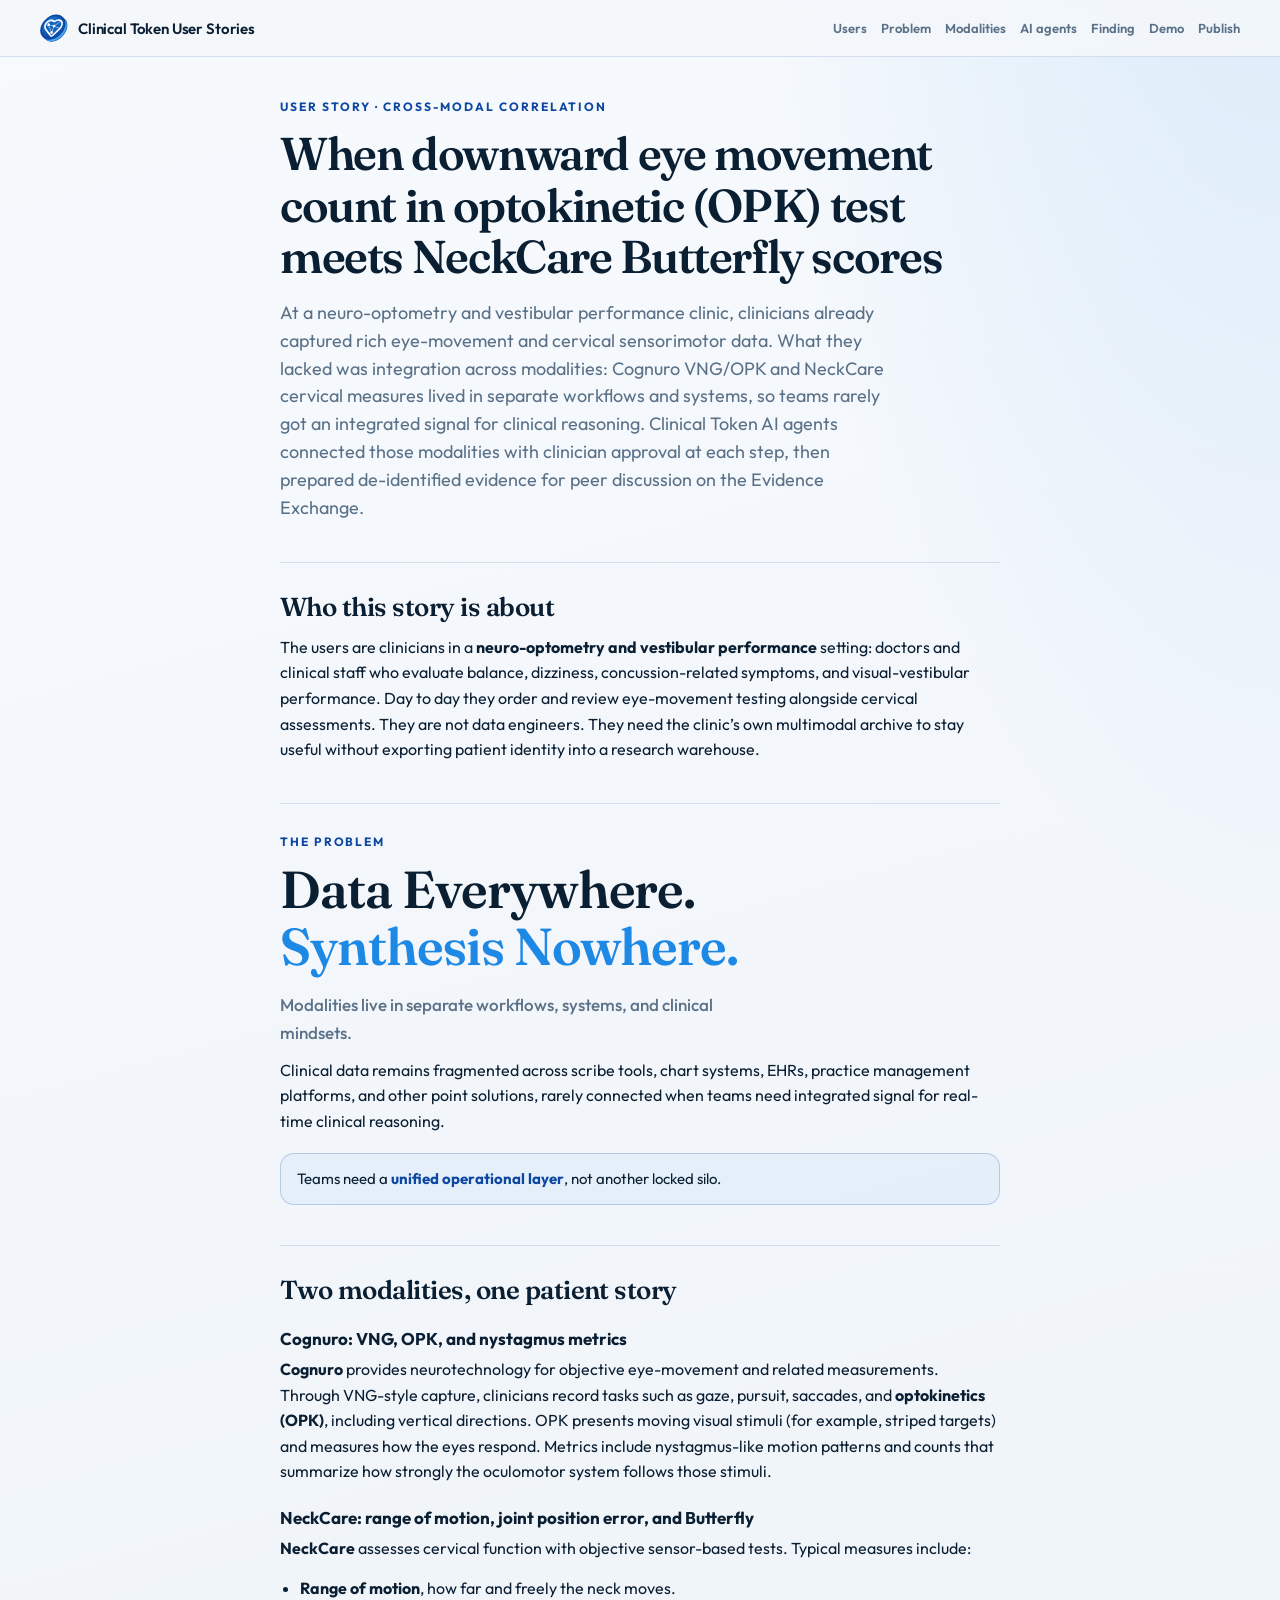
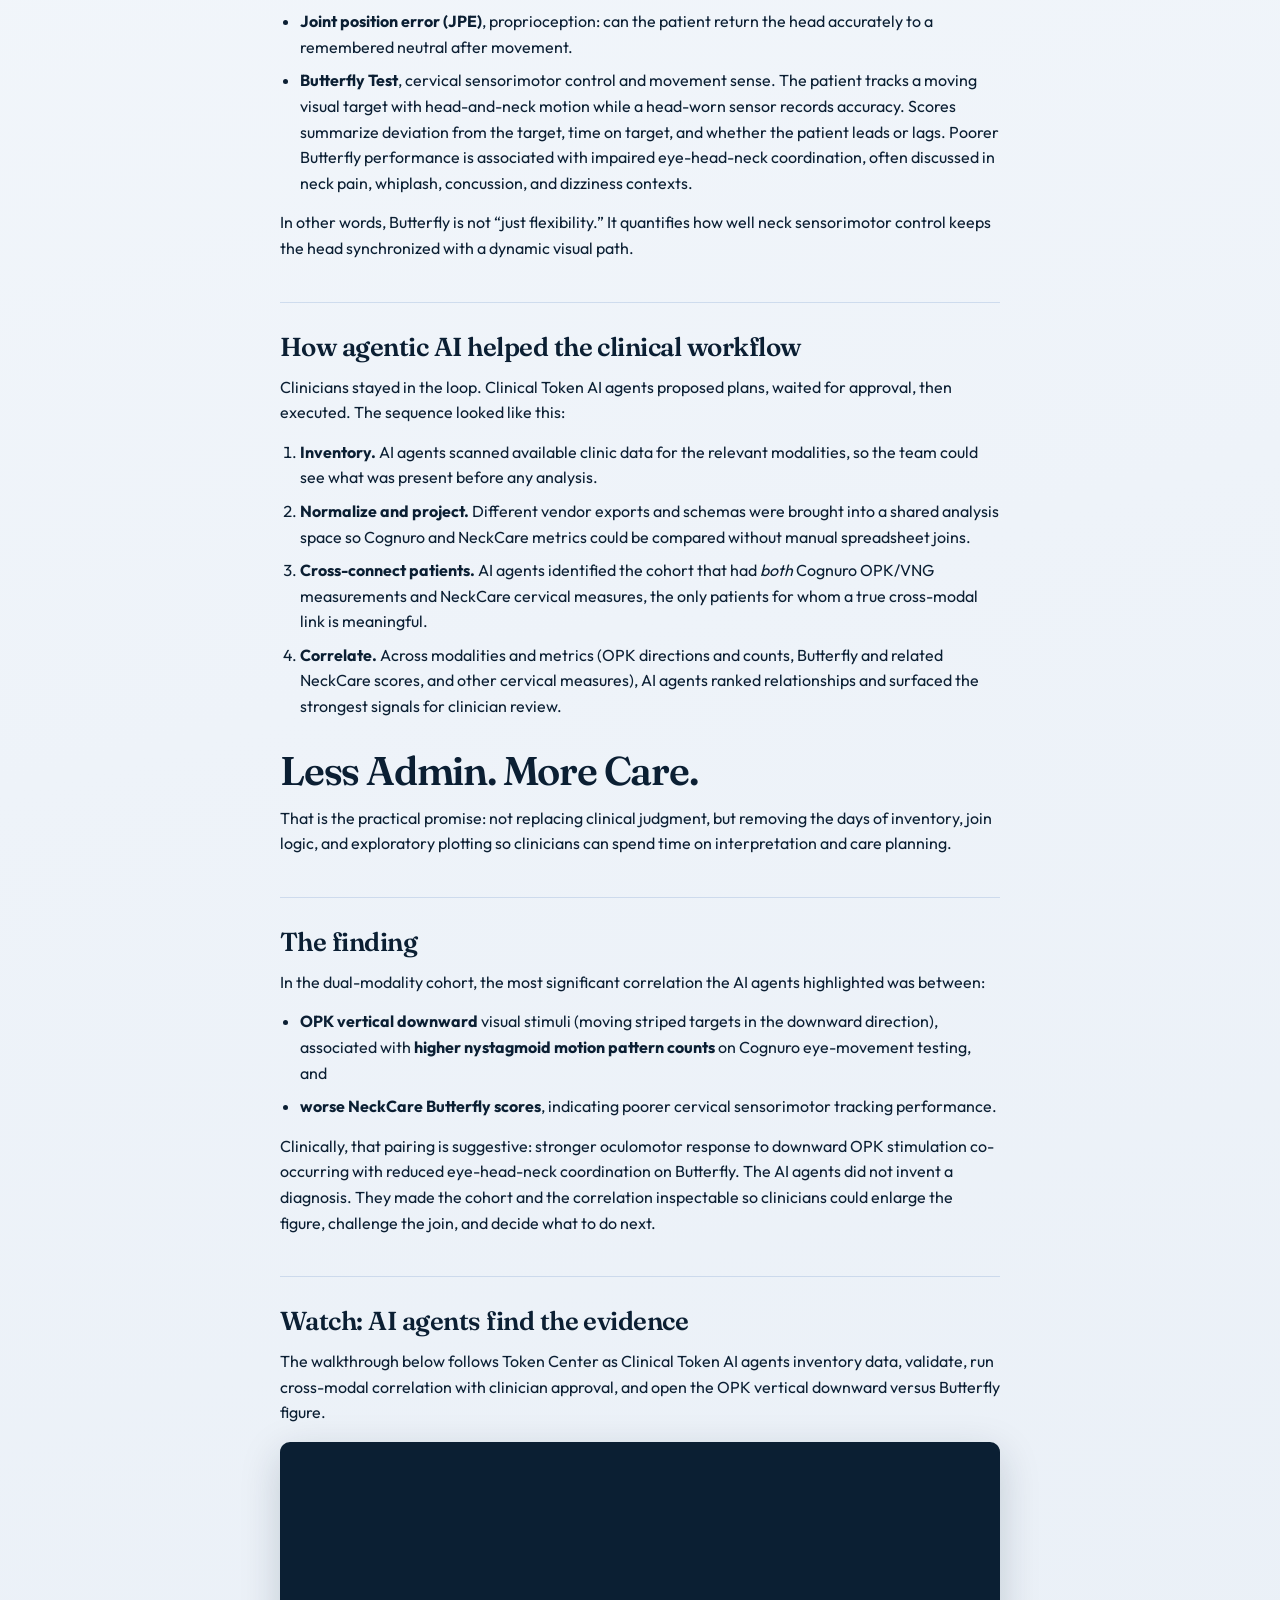
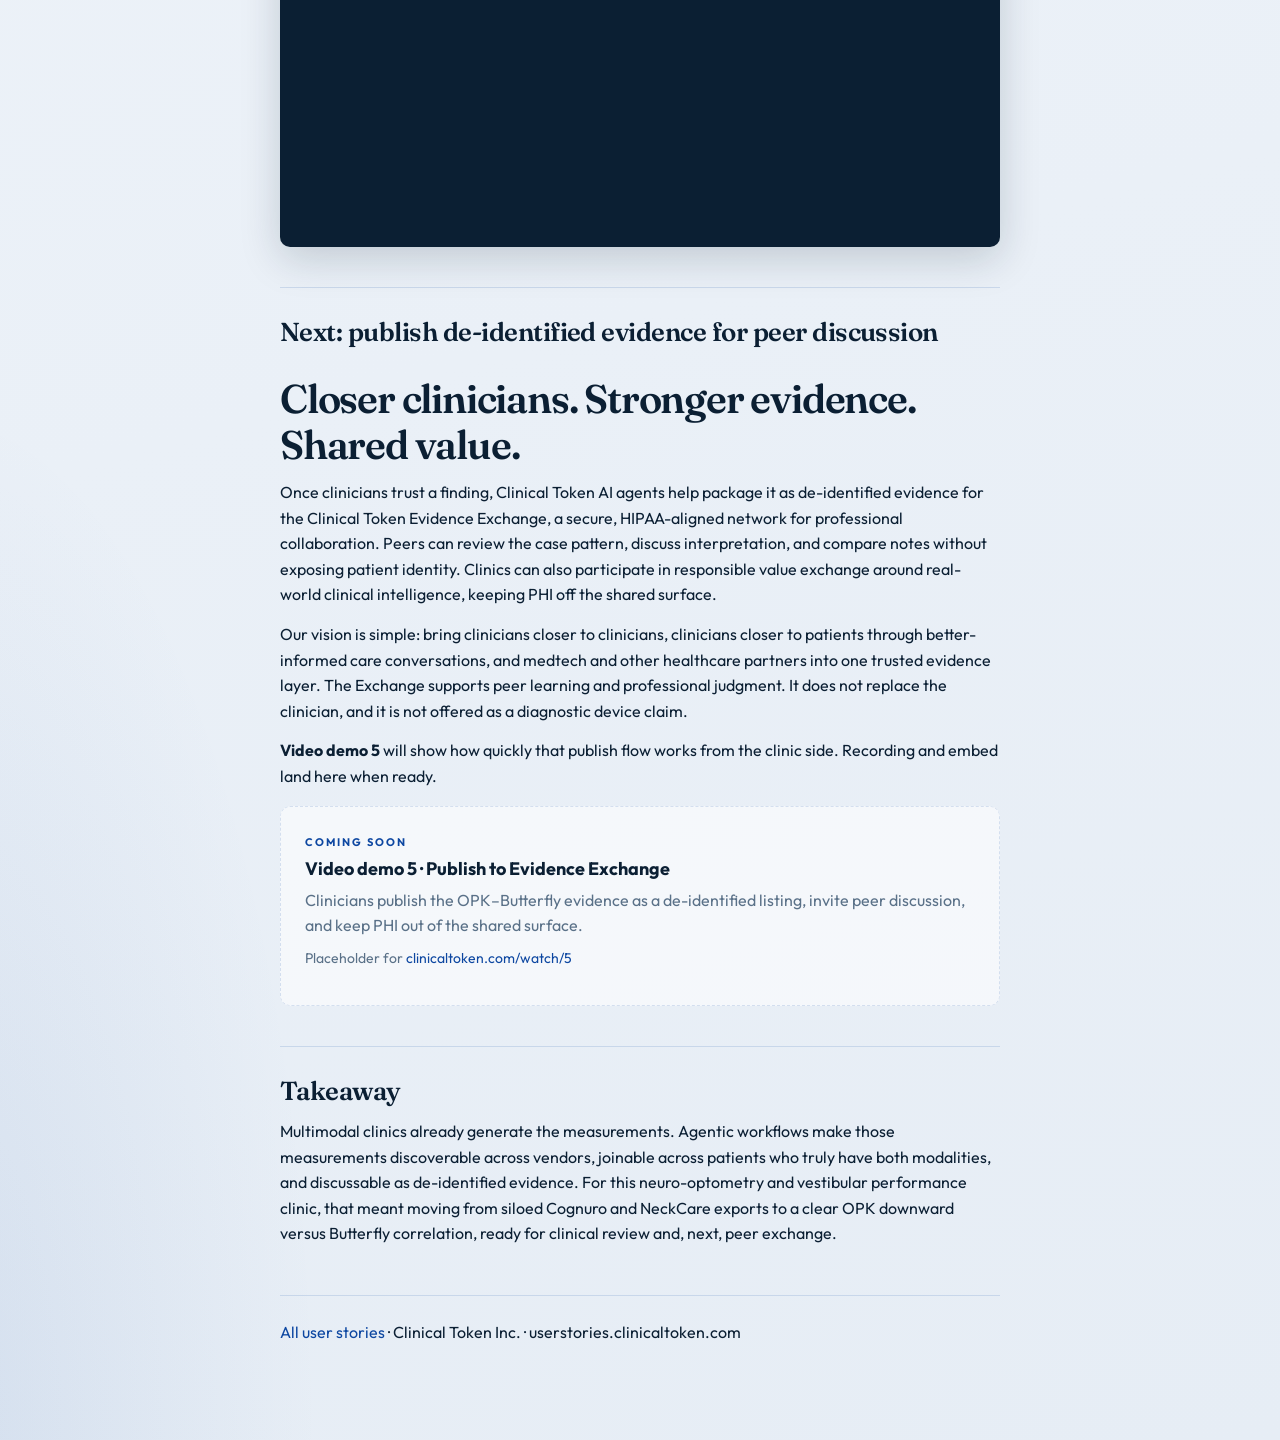
==== user-stories/opk-neckcare-cross-modal-correlation/index.html @ bbc73b44 "Polish the OPK story hierarchy, AI-agent wording, and Evidence Exchange vision. Co-authored-by: Curs" ====
<!DOCTYPE html>
<html lang="en">
<head>
  <meta charset="UTF-8" />
  <meta name="viewport" content="width=device-width, initial-scale=1" />
  <title>Downward eye movement count in optokinetic (OPK) test and NeckCare Butterfly scores · Clinical Token User Stories</title>
  <meta
    name="description"
    content="How agentic AI helped a neuro-optometry clinic integrate Cognuro OPK and NeckCare Butterfly modalities, surface a cross-modal correlation, and prepare de-identified evidence for peer discussion."
  />
  <link rel="icon" href="/favicon.svg" type="image/svg+xml" />
  <link rel="preconnect" href="https://fonts.googleapis.com" />
  <link rel="preconnect" href="https://fonts.gstatic.com" crossorigin />
  <link
    href="https://fonts.googleapis.com/css2?family=Fraunces:opsz,wght@9..144,500;9..144,600&family=Outfit:wght@400;500;600;700&display=swap"
    rel="stylesheet"
  />
  <link rel="stylesheet" href="/assets/user-stories.css" />
</head>
<body>
  <header class="top">
    <a class="brand" href="/">
      <img class="mark" src="/assets/icon-deep.svg" width="28" height="28" alt="" />
      <span>Clinical Token User Stories</span>
    </a>
    <nav class="toc-jump">
      <a href="#users">Users</a>
      <a href="#problem">Problem</a>
      <a href="#modalities">Modalities</a>
      <a href="#agents">AI agents</a>
      <a href="#finding">Finding</a>
      <a href="#demo-discover">Demo</a>
      <a href="#publish">Publish</a>
    </nav>
  </header>

  <main class="article">
    <p class="eyebrow">User story · Cross-modal correlation</p>
    <h1>When downward eye movement count in optokinetic (OPK) test meets NeckCare Butterfly scores</h1>
    <p class="lede">
      At a neuro-optometry and vestibular performance clinic, clinicians already
      captured rich eye-movement and cervical sensorimotor data. What they lacked
      was integration across modalities: Cognuro VNG/OPK and NeckCare cervical
      measures lived in separate workflows and systems, so teams rarely got an
      integrated signal for clinical reasoning. Clinical Token AI agents connected
      those modalities with clinician approval at each step, then prepared
      de-identified evidence for peer discussion on the Evidence Exchange.
    </p>

    <section id="users">
      <h2>Who this story is about</h2>
      <p>
        The users are clinicians in a <strong>neuro-optometry and vestibular
        performance</strong> setting: doctors and clinical staff who evaluate
        balance, dizziness, concussion-related symptoms, and visual-vestibular
        performance. Day to day they order and review eye-movement testing
        alongside cervical assessments. They are not data engineers. They need
        the clinic’s own multimodal archive to stay useful without exporting
        patient identity into a research warehouse.
      </p>
    </section>

    <section id="problem">
      <p class="problem-kicker">The problem</p>
      <h2 class="problem-title">
        Data Everywhere.<br />
        <span class="problem-accent">Synthesis Nowhere.</span>
      </h2>
      <p class="problem-lede">
        Modalities live in separate workflows, systems, and clinical mindsets.
      </p>
      <p>
        Clinical data remains fragmented across scribe tools, chart systems,
        EHRs, practice management platforms, and other point solutions, rarely
        connected when teams need integrated signal for real-time clinical
        reasoning.
      </p>
      <div class="problem-callout">
        <p>
          Teams need a <strong>unified operational layer</strong>, not another
          locked silo.
        </p>
      </div>
    </section>

    <section id="modalities">
      <h2>Two modalities, one patient story</h2>

      <h3>Cognuro: VNG, OPK, and nystagmus metrics</h3>
      <p>
        <strong>Cognuro</strong> provides neurotechnology for objective eye-movement
        and related measurements. Through VNG-style capture, clinicians record
        tasks such as gaze, pursuit, saccades, and
        <strong>optokinetics (OPK)</strong>, including vertical directions.
        OPK presents moving visual stimuli (for example, striped targets) and
        measures how the eyes respond. Metrics include nystagmus-like motion
        patterns and counts that summarize how strongly the oculomotor system
        follows those stimuli.
      </p>

      <h3>NeckCare: range of motion, joint position error, and Butterfly</h3>
      <p>
        <strong>NeckCare</strong> assesses cervical function with objective
        sensor-based tests. Typical measures include:
      </p>
      <ul>
        <li><strong>Range of motion</strong>, how far and freely the neck moves.</li>
        <li>
          <strong>Joint position error (JPE)</strong>, proprioception: can the
          patient return the head accurately to a remembered neutral after
          movement.
        </li>
        <li>
          <strong>Butterfly Test</strong>, cervical sensorimotor control and
          movement sense. The patient tracks a moving visual target with
          head-and-neck motion while a head-worn sensor records accuracy.
          Scores summarize deviation from the target, time on target, and whether
          the patient leads or lags. Poorer Butterfly performance is associated
          with impaired eye-head-neck coordination, often discussed in neck pain,
          whiplash, concussion, and dizziness contexts.
        </li>
      </ul>
      <p>
        In other words, Butterfly is not “just flexibility.” It quantifies how
        well neck sensorimotor control keeps the head synchronized with a
        dynamic visual path.
      </p>
    </section>

    <section id="agents">
      <h2>How agentic AI helped the clinical workflow</h2>
      <p>
        Clinicians stayed in the loop. Clinical Token AI agents proposed plans,
        waited for approval, then executed. The sequence looked like this:
      </p>
      <ol>
        <li>
          <strong>Inventory.</strong> AI agents scanned available clinic data for
          the relevant modalities, so the team could see what was present before
          any analysis.
        </li>
        <li>
          <strong>Normalize and project.</strong> Different vendor exports and
          schemas were brought into a shared analysis space so Cognuro and
          NeckCare metrics could be compared without manual spreadsheet joins.
        </li>
        <li>
          <strong>Cross-connect patients.</strong> AI agents identified the cohort
          that had <em>both</em> Cognuro OPK/VNG measurements and NeckCare
          cervical measures, the only patients for whom a true cross-modal link
          is meaningful.
        </li>
        <li>
          <strong>Correlate.</strong> Across modalities and metrics (OPK
          directions and counts, Butterfly and related NeckCare scores, and
          other cervical measures), AI agents ranked relationships and surfaced
          the strongest signals for clinician review.
        </li>
      </ol>
      <p class="section-promise">Less Admin. More Care.</p>
      <p>
        That is the practical promise: not replacing clinical judgment, but
        removing the days of inventory, join logic, and exploratory plotting so
        clinicians can spend time on interpretation and care planning.
      </p>
    </section>

    <section id="finding">
      <h2>The finding</h2>
      <p>
        In the dual-modality cohort, the most significant correlation the AI
        agents highlighted was between:
      </p>
      <ul>
        <li>
          <strong>OPK vertical downward</strong> visual stimuli (moving striped
          targets in the downward direction), associated with
          <strong>higher nystagmoid motion pattern counts</strong> on Cognuro
          eye-movement testing, and
        </li>
        <li>
          <strong>worse NeckCare Butterfly scores</strong>, indicating poorer
          cervical sensorimotor tracking performance.
        </li>
      </ul>
      <p>
        Clinically, that pairing is suggestive: stronger oculomotor response to
        downward OPK stimulation co-occurring with reduced eye-head-neck
        coordination on Butterfly. The AI agents did not invent a diagnosis. They
        made the cohort and the correlation inspectable so clinicians could
        enlarge the figure, challenge the join, and decide what to do next.
      </p>
    </section>

    <section id="demo-discover">
      <h2>Watch: AI agents find the evidence</h2>
      <p>
        The walkthrough below follows Token Center as Clinical Token AI agents
        inventory data, validate, run cross-modal correlation with clinician
        approval, and open the OPK vertical downward versus Butterfly figure.
      </p>
      <div class="player">
        <iframe
          title="Clinical Token Agentic AI Clinical Workflow — OPK vs NeckCare"
          src="https://player.vimeo.com/video/1218820561?h=d9960abb94&title=0&byline=0&portrait=0&dnt=1"
          allow="autoplay; fullscreen; picture-in-picture"
          allowfullscreen
        ></iframe>
      </div>
    </section>

    <section id="publish">
      <h2>Next: publish de-identified evidence for peer discussion</h2>
      <p class="section-promise">Closer clinicians. Stronger evidence. Shared value.</p>
      <p>
        Once clinicians trust a finding, Clinical Token AI agents help package it
        as de-identified evidence for the Clinical Token Evidence Exchange, a
        secure, HIPAA-aligned network for professional collaboration. Peers can
        review the case pattern, discuss interpretation, and compare notes
        without exposing patient identity. Clinics can also participate in
        responsible value exchange around real-world clinical intelligence,
        keeping PHI off the shared surface.
      </p>
      <p>
        Our vision is simple: bring clinicians closer to clinicians, clinicians
        closer to patients through better-informed care conversations, and
        medtech and other healthcare partners into one trusted evidence layer.
        The Exchange supports peer learning and professional judgment. It does
        not replace the clinician, and it is not offered as a diagnostic device
        claim.
      </p>
      <p>
        <strong>Video demo 5</strong> will show how quickly that publish flow
        works from the clinic side. Recording and embed land here when ready.
      </p>
      <div class="player player-soon" id="demo-publish">
        <div class="soon-card">
          <span class="soon-eyebrow">Coming soon</span>
          <strong>Video demo 5 · Publish to Evidence Exchange</strong>
          <p>
            Clinicians publish the OPK–Butterfly evidence as a de-identified
            listing, invite peer discussion, and keep PHI out of the shared
            surface.
          </p>
          <p class="soon-link">
            Placeholder for
            <a href="https://clinicaltoken.com/watch/5">clinicaltoken.com/watch/5</a>
          </p>
        </div>
      </div>
    </section>

    <section id="takeaway">
      <h2>Takeaway</h2>
      <p>
        Multimodal clinics already generate the measurements. Agentic workflows
        make those measurements discoverable across vendors, joinable across
        patients who truly have both modalities, and discussable as
        de-identified evidence. For this neuro-optometry and vestibular
        performance clinic, that meant moving from siloed Cognuro and NeckCare
        exports to a clear OPK downward versus Butterfly correlation, ready for
        clinical review and, next, peer exchange.
      </p>
    </section>

    <p class="foot">
      <a href="/">All user stories</a>
      · Clinical Token Inc. · userstories.clinicaltoken.com
    </p>
  </main>
</body>
</html>
---- assets/user-stories.css ----
:root {
  --paper: #f4f7fb;
  --ink: #0b1f33;
  --muted: #5a7188;
  --line: rgba(13, 71, 161, 0.14);
  --blue: #0d47a1;
  --blue-bright: #1e88e5;
  --font-display: "Fraunces", Georgia, serif;
  --font-body: "Outfit", "Avenir Next", sans-serif;
}

* { box-sizing: border-box; }

html, body {
  margin: 0;
  min-height: 100%;
  color: var(--ink);
  font-family: var(--font-body);
}

body {
  background:
    radial-gradient(ellipse 80% 55% at 100% -10%, rgba(30, 136, 229, 0.16), transparent 55%),
    radial-gradient(ellipse 60% 45% at -5% 100%, rgba(13, 71, 161, 0.09), transparent 50%),
    linear-gradient(165deg, #f7fafd 0%, #eef3f9 48%, #e6edf5 100%);
  min-height: 100vh;
}

a { color: var(--blue); text-decoration: none; }
a:hover { text-decoration: underline; }

.shell {
  width: min(880px, calc(100% - 48px));
  margin: 0 auto;
  padding: 48px 0 72px;
}

.brand {
  display: flex;
  align-items: center;
  gap: 12px;
  margin-bottom: 48px;
}

.brand-mark {
  width: 40px;
  height: 40px;
  flex-shrink: 0;
}

.brand-text {
  display: flex;
  flex-direction: column;
  gap: 2px;
}

.brand-name {
  font-family: var(--font-display);
  font-size: 22px;
  font-weight: 600;
  letter-spacing: -0.02em;
}

.brand-sub {
  font-size: 11px;
  font-weight: 700;
  letter-spacing: 0.22em;
  color: var(--muted);
  text-transform: uppercase;
}

.hero h1 {
  font-family: var(--font-display);
  font-size: clamp(34px, 5vw, 52px);
  font-weight: 600;
  letter-spacing: -0.03em;
  line-height: 1.1;
  margin: 0 0 14px;
  max-width: 14ch;
}

.hero p {
  margin: 0;
  max-width: 44ch;
  color: var(--muted);
  font-size: 17px;
  line-height: 1.55;
}

.grid {
  display: grid;
  gap: 0;
  margin-top: 48px;
  border-top: 2px solid var(--line);
}

.card {
  display: block;
  padding: 28px 0;
  border-bottom: 1px solid var(--line);
  color: inherit;
  text-decoration: none;
  transition: color 0.15s ease;
}

.card:hover {
  text-decoration: none;
  color: var(--blue);
}

.card .eyebrow {
  font-size: 11px;
  font-weight: 700;
  letter-spacing: 0.18em;
  text-transform: uppercase;
  color: var(--blue);
  margin-bottom: 8px;
}

.card h2 {
  font-family: var(--font-display);
  font-size: 26px;
  margin: 0 0 8px;
  letter-spacing: -0.02em;
  font-weight: 600;
}

.card p {
  margin: 0;
  color: var(--muted);
  font-size: 15px;
  line-height: 1.5;
  max-width: 52ch;
}

.card .go {
  margin-top: 14px;
  font-size: 13px;
  font-weight: 700;
  color: var(--blue);
}

.foot {
  margin-top: 56px;
  color: var(--muted);
  font-size: 13px;
}

/* —— Story article —— */
.top {
  position: sticky;
  top: 0;
  z-index: 10;
  display: flex;
  align-items: center;
  justify-content: space-between;
  gap: 16px;
  padding: 14px clamp(20px, 4vw, 40px);
  background: rgba(244, 247, 251, 0.88);
  backdrop-filter: blur(10px);
  border-bottom: 1px solid var(--line);
}

.top .brand {
  display: inline-flex;
  align-items: center;
  gap: 10px;
  margin: 0;
  color: var(--ink);
  font-weight: 600;
  font-size: 15px;
  letter-spacing: -0.01em;
  text-decoration: none;
}

.top .brand:hover {
  color: var(--blue);
  text-decoration: none;
}

.top .mark {
  width: 28px;
  height: 28px;
  flex: 0 0 auto;
}

.toc-jump {
  display: flex;
  flex-wrap: wrap;
  gap: 14px;
  font-size: 13px;
  font-weight: 600;
}

.toc-jump a {
  color: var(--muted);
}

.toc-jump a:hover {
  color: var(--blue);
}

.article {
  width: min(720px, calc(100% - 48px));
  margin: 0 auto;
  padding: 40px 0 80px;
}

.article .eyebrow {
  font-size: 12px;
  font-weight: 700;
  letter-spacing: 0.16em;
  text-transform: uppercase;
  color: var(--blue);
  margin: 0 0 12px;
}

.article h1 {
  font-family: var(--font-display);
  font-size: clamp(32px, 5vw, 46px);
  font-weight: 600;
  letter-spacing: -0.03em;
  line-height: 1.12;
  margin: 0 0 16px;
}

.article .lede {
  margin: 0 0 40px;
  font-size: 18px;
  line-height: 1.55;
  color: var(--muted);
  max-width: 52ch;
}

.article section {
  margin: 0 0 40px;
  padding-top: 8px;
  border-top: 1px solid var(--line);
}

.article h2 {
  font-family: var(--font-display);
  font-size: 26px;
  font-weight: 600;
  letter-spacing: -0.02em;
  margin: 20px 0 12px;
}

.article h3 {
  font-size: 17px;
  font-weight: 700;
  margin: 22px 0 8px;
}

.article p,
.article li {
  font-size: 16px;
  line-height: 1.6;
  color: var(--ink);
}

.article p {
  margin: 0 0 14px;
}

.article ul,
.article ol {
  margin: 0 0 14px;
  padding-left: 1.25em;
}

.article li {
  margin-bottom: 8px;
}

.article .foot {
  margin-top: 48px;
  padding-top: 24px;
  border-top: 1px solid var(--line);
}

.player {
  position: relative;
  width: 100%;
  aspect-ratio: 16 / 9;
  margin: 16px 0 8px;
  border-radius: 10px;
  overflow: hidden;
  background: #0b1f33;
  box-shadow: 0 12px 40px rgba(11, 31, 51, 0.18);
}

.player iframe {
  position: absolute;
  inset: 0;
  width: 100%;
  height: 100%;
  border: 0;
}

.player-soon {
  background: transparent;
  box-shadow: none;
  aspect-ratio: auto;
  min-height: 0;
}

.soon-card {
  border: 1px dashed var(--line);
  border-radius: 10px;
  padding: 28px 24px;
  background: rgba(255, 255, 255, 0.55);
}

.soon-eyebrow {
  display: block;
  font-size: 11px;
  font-weight: 700;
  letter-spacing: 0.18em;
  text-transform: uppercase;
  color: var(--blue);
  margin-bottom: 8px;
}

.soon-card strong {
  display: block;
  font-size: 18px;
  margin-bottom: 8px;
}

.soon-card p {
  color: var(--muted);
  margin-bottom: 8px;
}

.soon-link {
  font-size: 14px !important;
}

.problem-kicker {
  font-size: 12px !important;
  font-weight: 700 !important;
  letter-spacing: 0.16em;
  text-transform: uppercase;
  color: var(--blue) !important;
  margin: 20px 0 10px !important;
}

.problem-title {
  font-family: var(--font-display);
  font-size: clamp(36px, 5.5vw, 52px) !important;
  font-weight: 600 !important;
  letter-spacing: -0.03em;
  line-height: 1.1 !important;
  margin: 0 0 16px !important;
}

.problem-accent {
  color: var(--blue-bright);
}

.problem-lede {
  font-size: 17px !important;
  font-weight: 500;
  color: var(--muted) !important;
  max-width: 40ch;
  margin-bottom: 12px !important;
}

.problem-callout {
  margin-top: 18px;
  border: 1px solid rgba(13, 71, 161, 0.22);
  border-radius: 14px;
  padding: 14px 16px;
  background: rgba(30, 136, 229, 0.06);
}

.problem-callout p {
  margin: 0 !important;
  font-size: 15px !important;
  line-height: 1.5 !important;
}

.problem-callout strong {
  color: var(--blue);
}

.section-promise {
  font-family: var(--font-display);
  font-size: clamp(28px, 4vw, 40px) !important;
  font-weight: 600 !important;
  letter-spacing: -0.03em;
  line-height: 1.15 !important;
  color: var(--ink) !important;
  margin: 28px 0 12px !important;
}

@media (max-width: 640px) {
  .shell { width: calc(100% - 32px); padding-top: 28px; }
  .article { width: calc(100% - 32px); padding-top: 28px; }
  .toc-jump { display: none; }
}
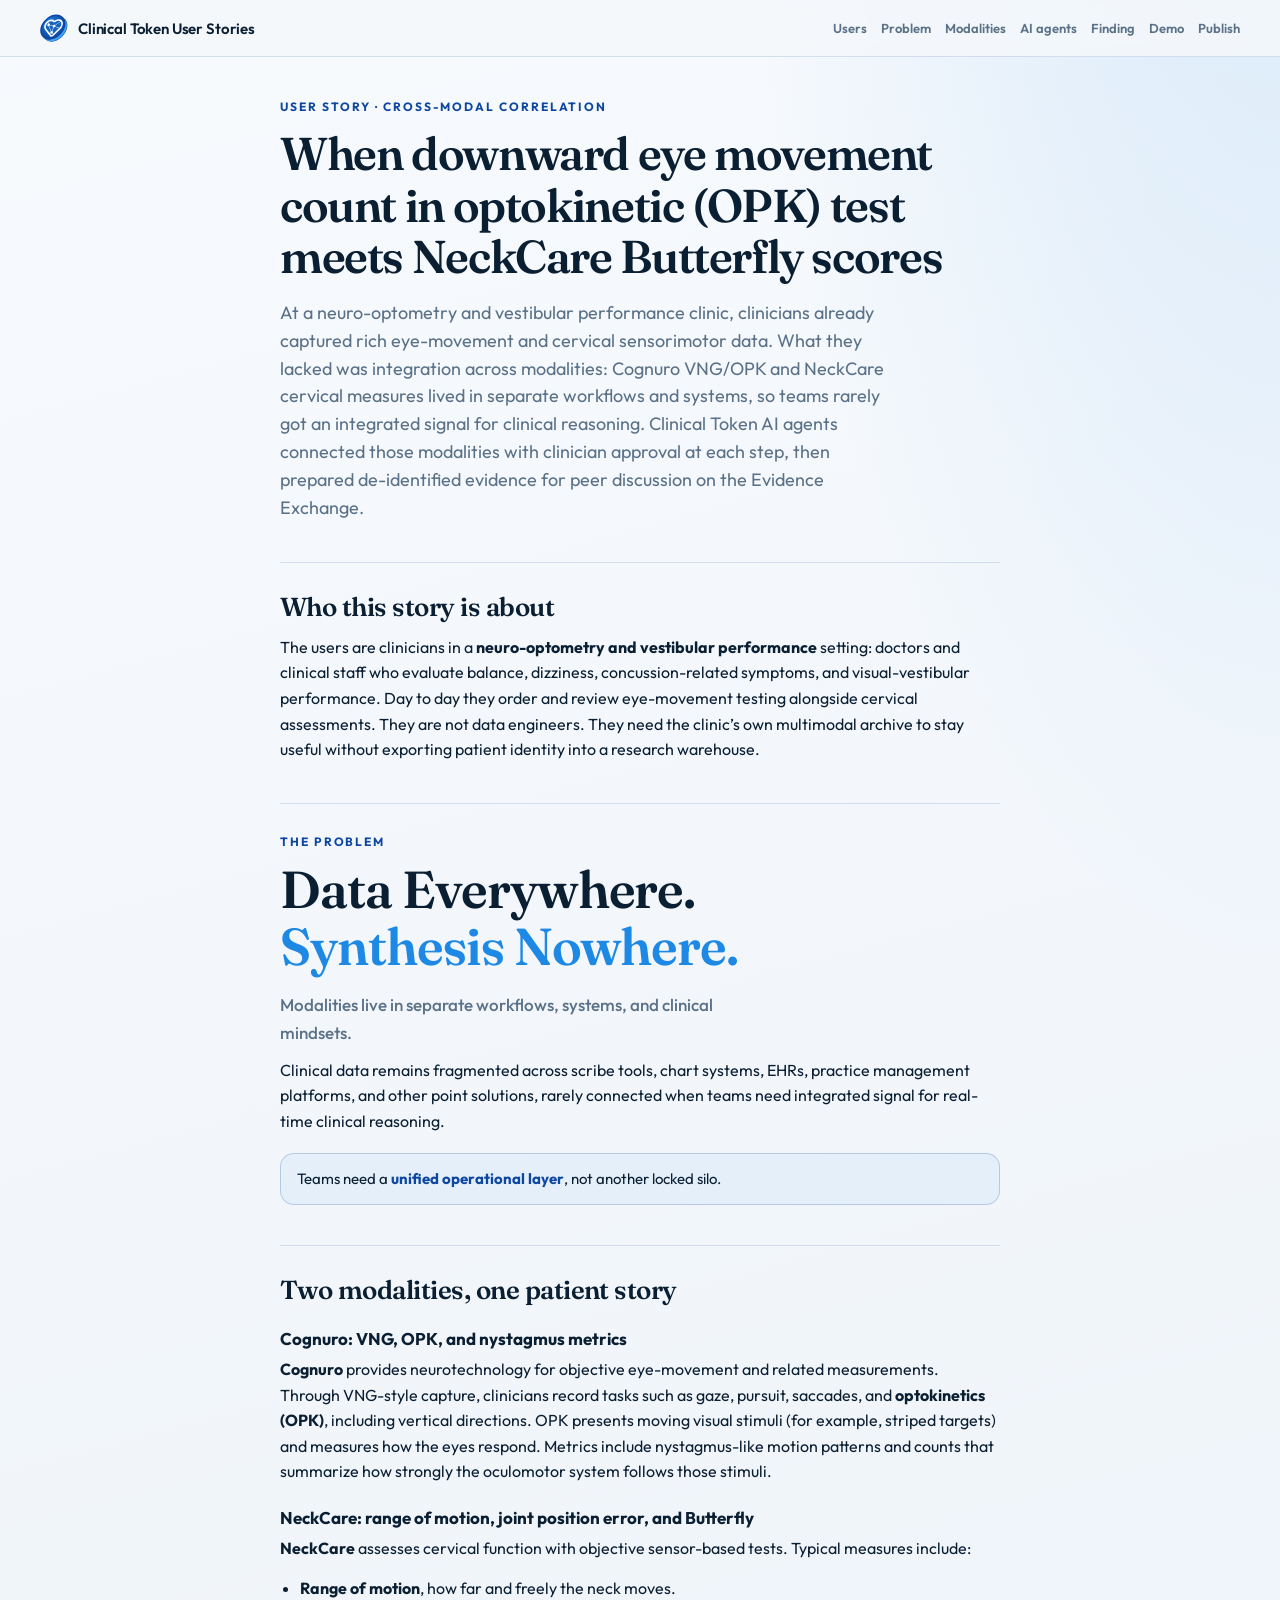
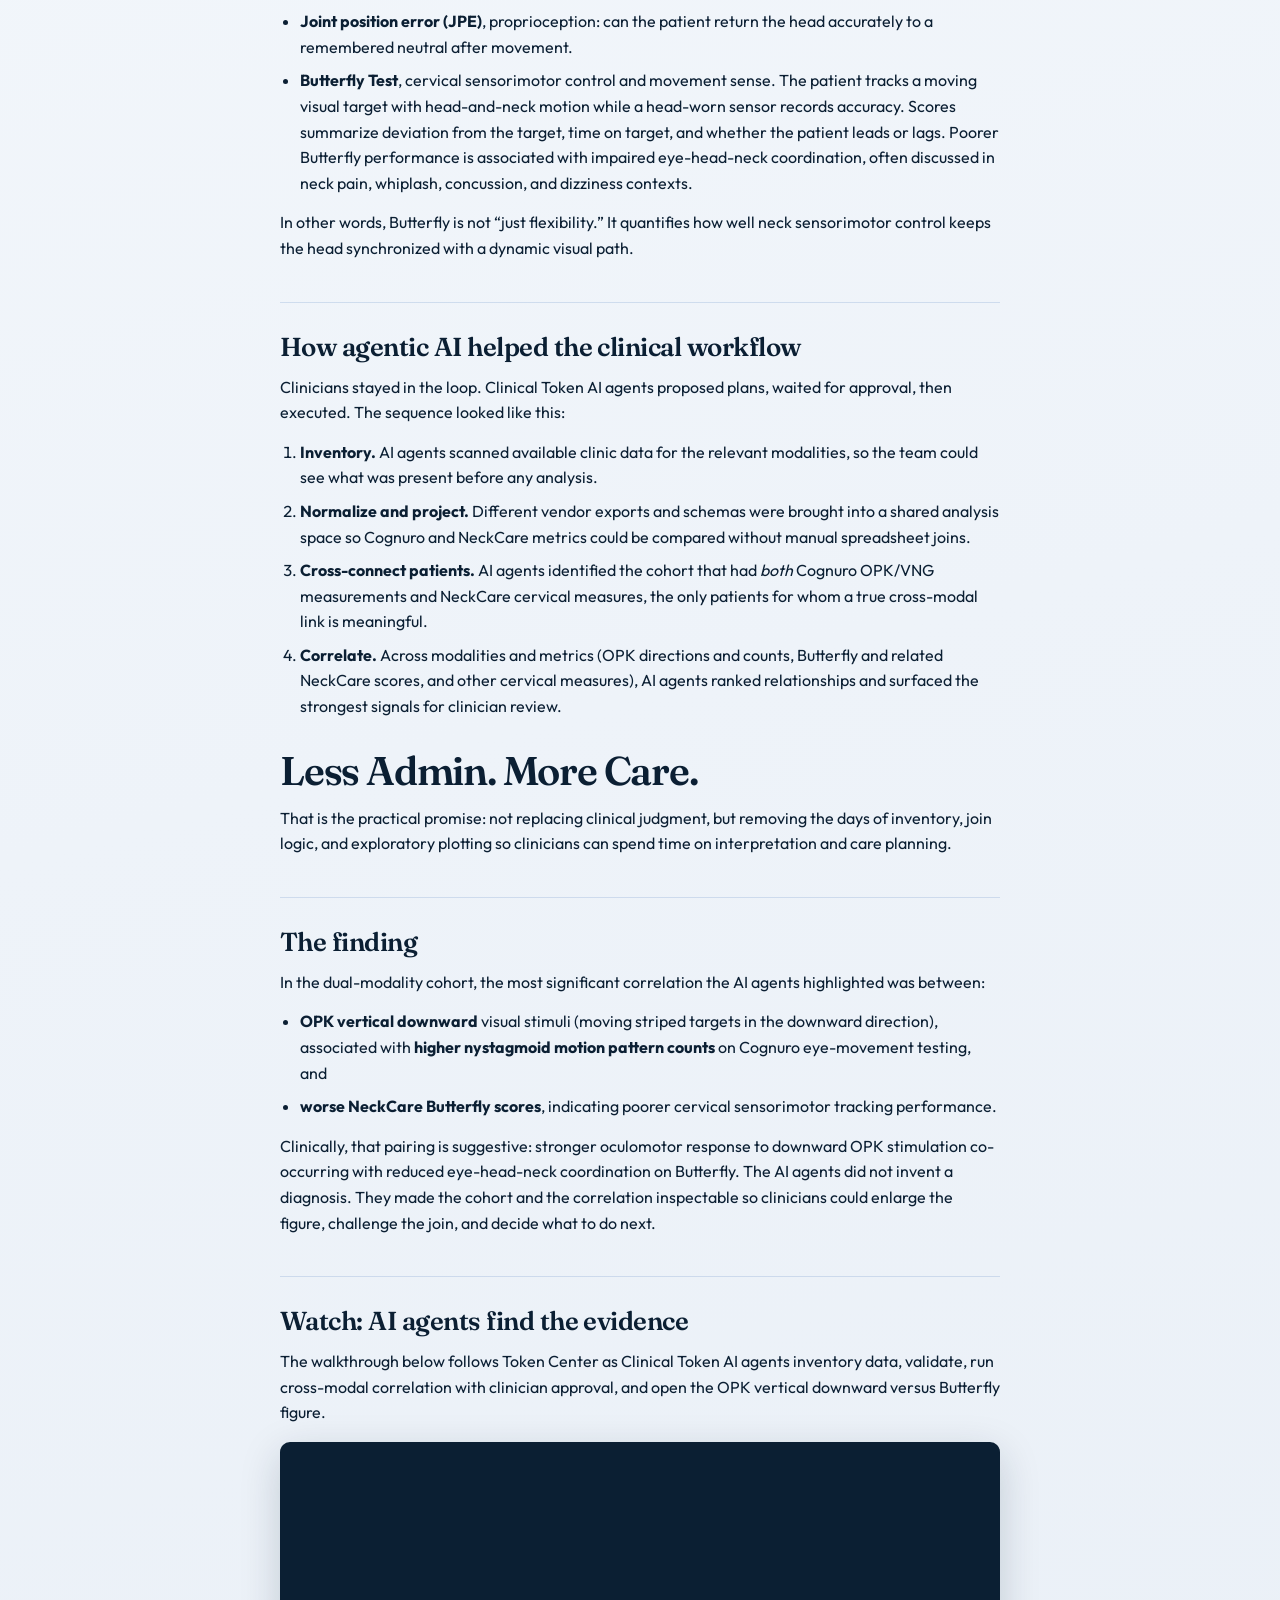
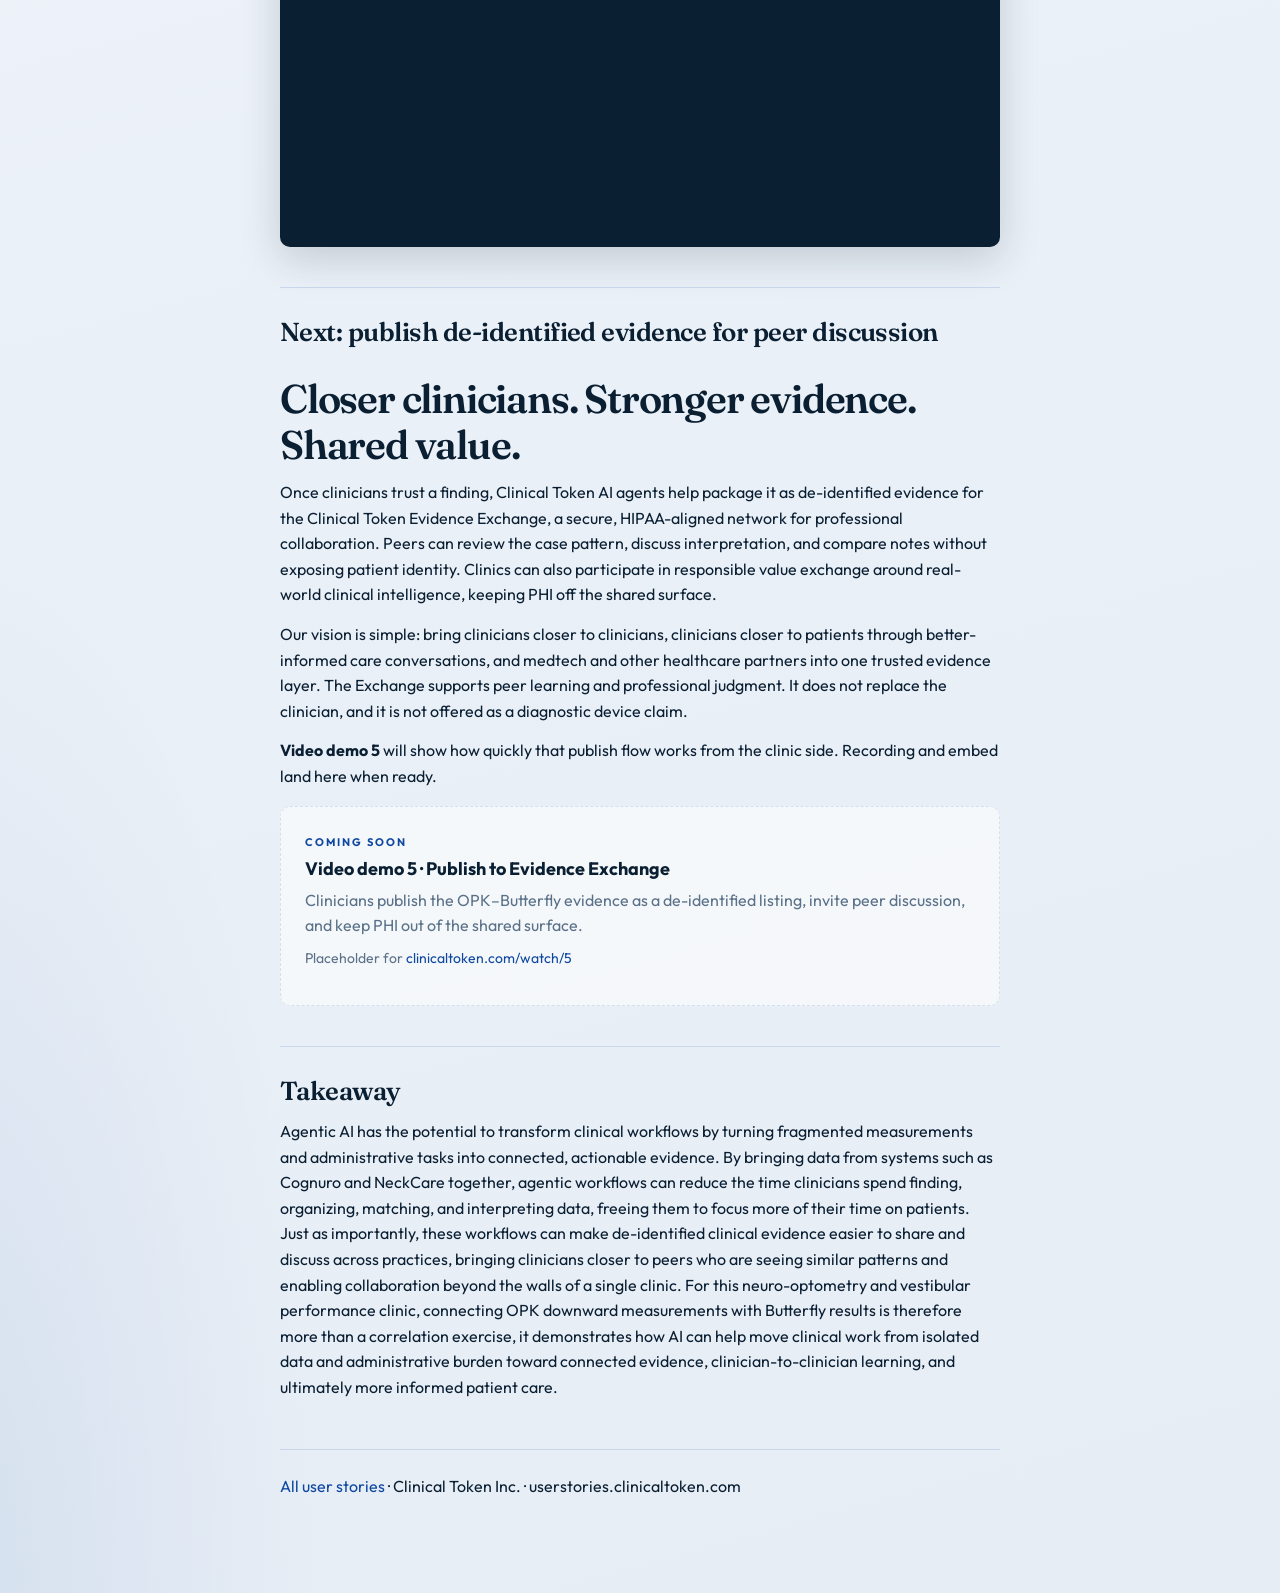
==== commit 2f4bb07f: "Rewrite the OPK story takeaway around connected evidence and peer learning. Co-authored-by: Cursor <" ====
--- a/user-stories/opk-neckcare-cross-modal-correlation/index.html
+++ b/user-stories/opk-neckcare-cross-modal-correlation/index.html
@@ -253,13 +253,21 @@
     <section id="takeaway">
       <h2>Takeaway</h2>
       <p>
-        Multimodal clinics already generate the measurements. Agentic workflows
-        make those measurements discoverable across vendors, joinable across
-        patients who truly have both modalities, and discussable as
-        de-identified evidence. For this neuro-optometry and vestibular
-        performance clinic, that meant moving from siloed Cognuro and NeckCare
-        exports to a clear OPK downward versus Butterfly correlation, ready for
-        clinical review and, next, peer exchange.
+        Agentic AI has the potential to transform clinical workflows by turning
+        fragmented measurements and administrative tasks into connected,
+        actionable evidence. By bringing data from systems such as Cognuro and
+        NeckCare together, agentic workflows can reduce the time clinicians spend
+        finding, organizing, matching, and interpreting data, freeing them to
+        focus more of their time on patients. Just as importantly, these
+        workflows can make de-identified clinical evidence easier to share and
+        discuss across practices, bringing clinicians closer to peers who are
+        seeing similar patterns and enabling collaboration beyond the walls of a
+        single clinic. For this neuro-optometry and vestibular performance
+        clinic, connecting OPK downward measurements with Butterfly results is
+        therefore more than a correlation exercise, it demonstrates how AI can
+        help move clinical work from isolated data and administrative burden
+        toward connected evidence, clinician-to-clinician learning, and ultimately
+        more informed patient care.
       </p>
     </section>
 
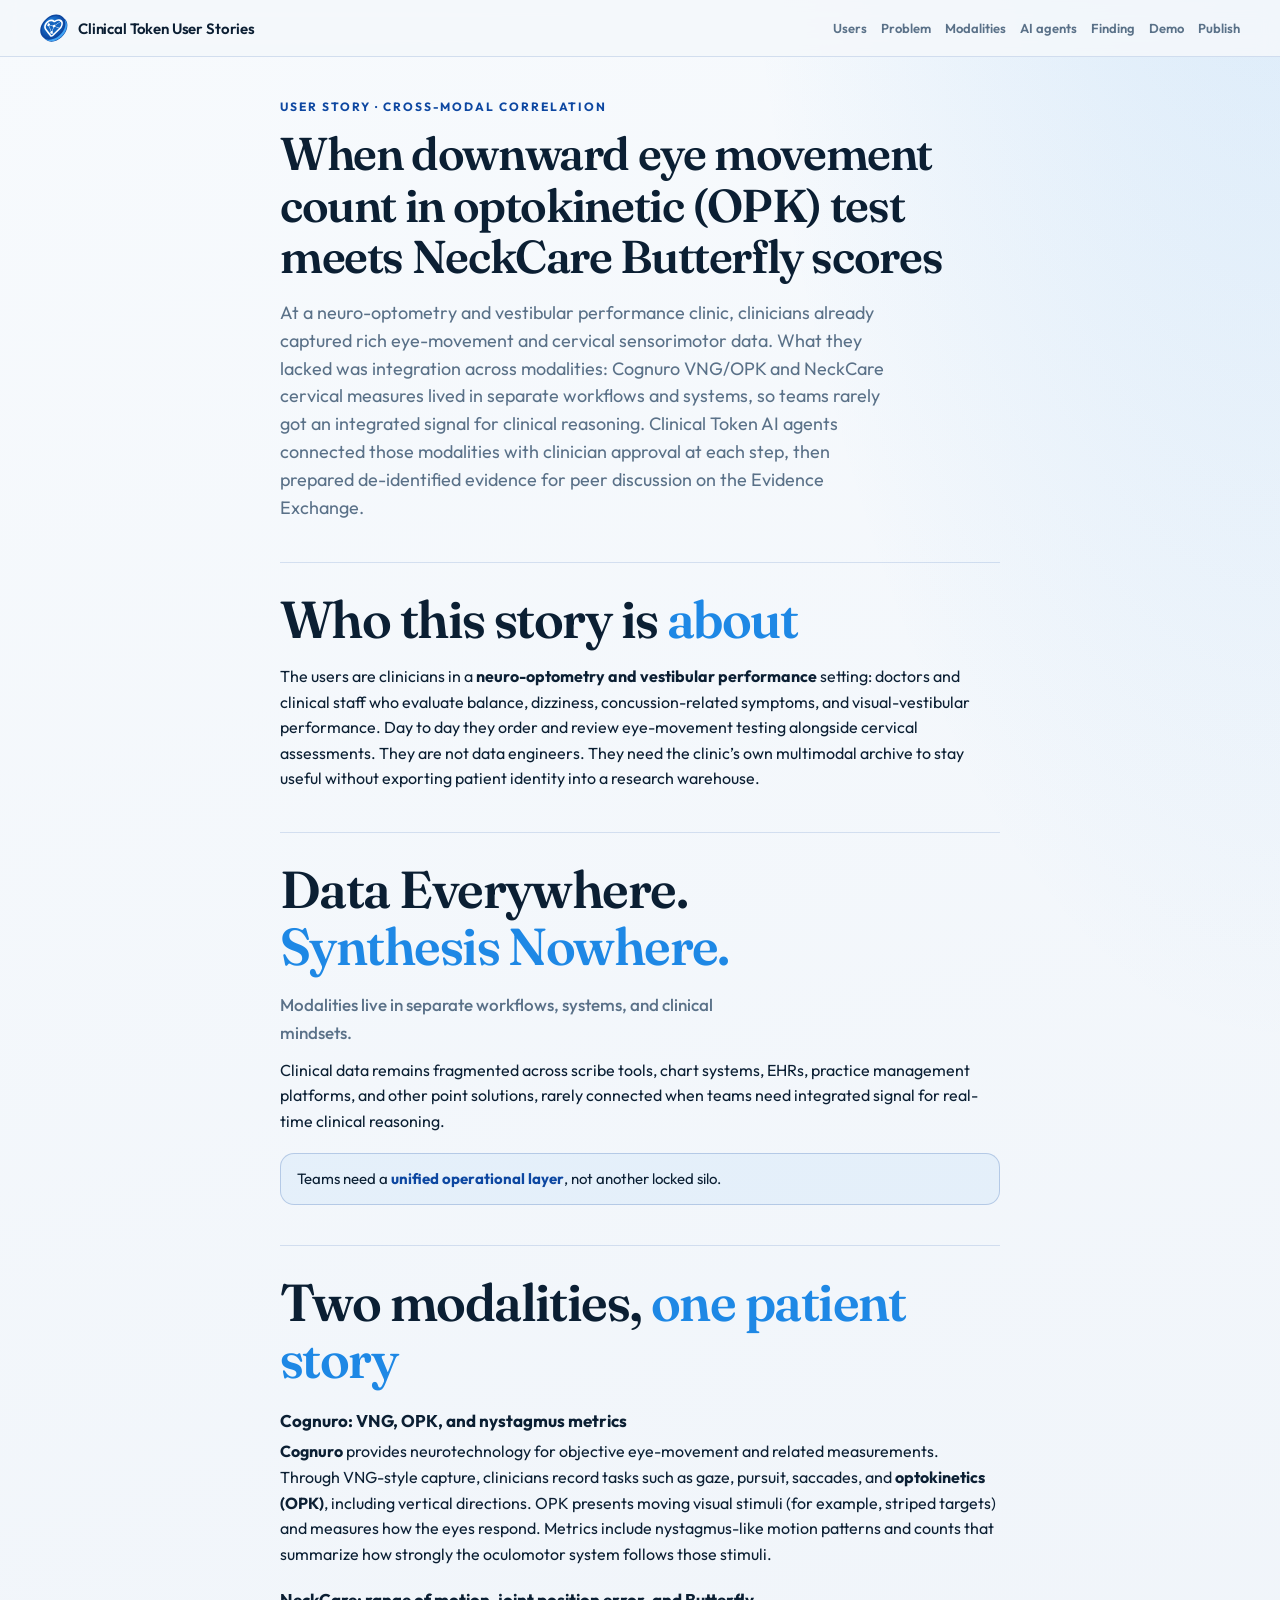
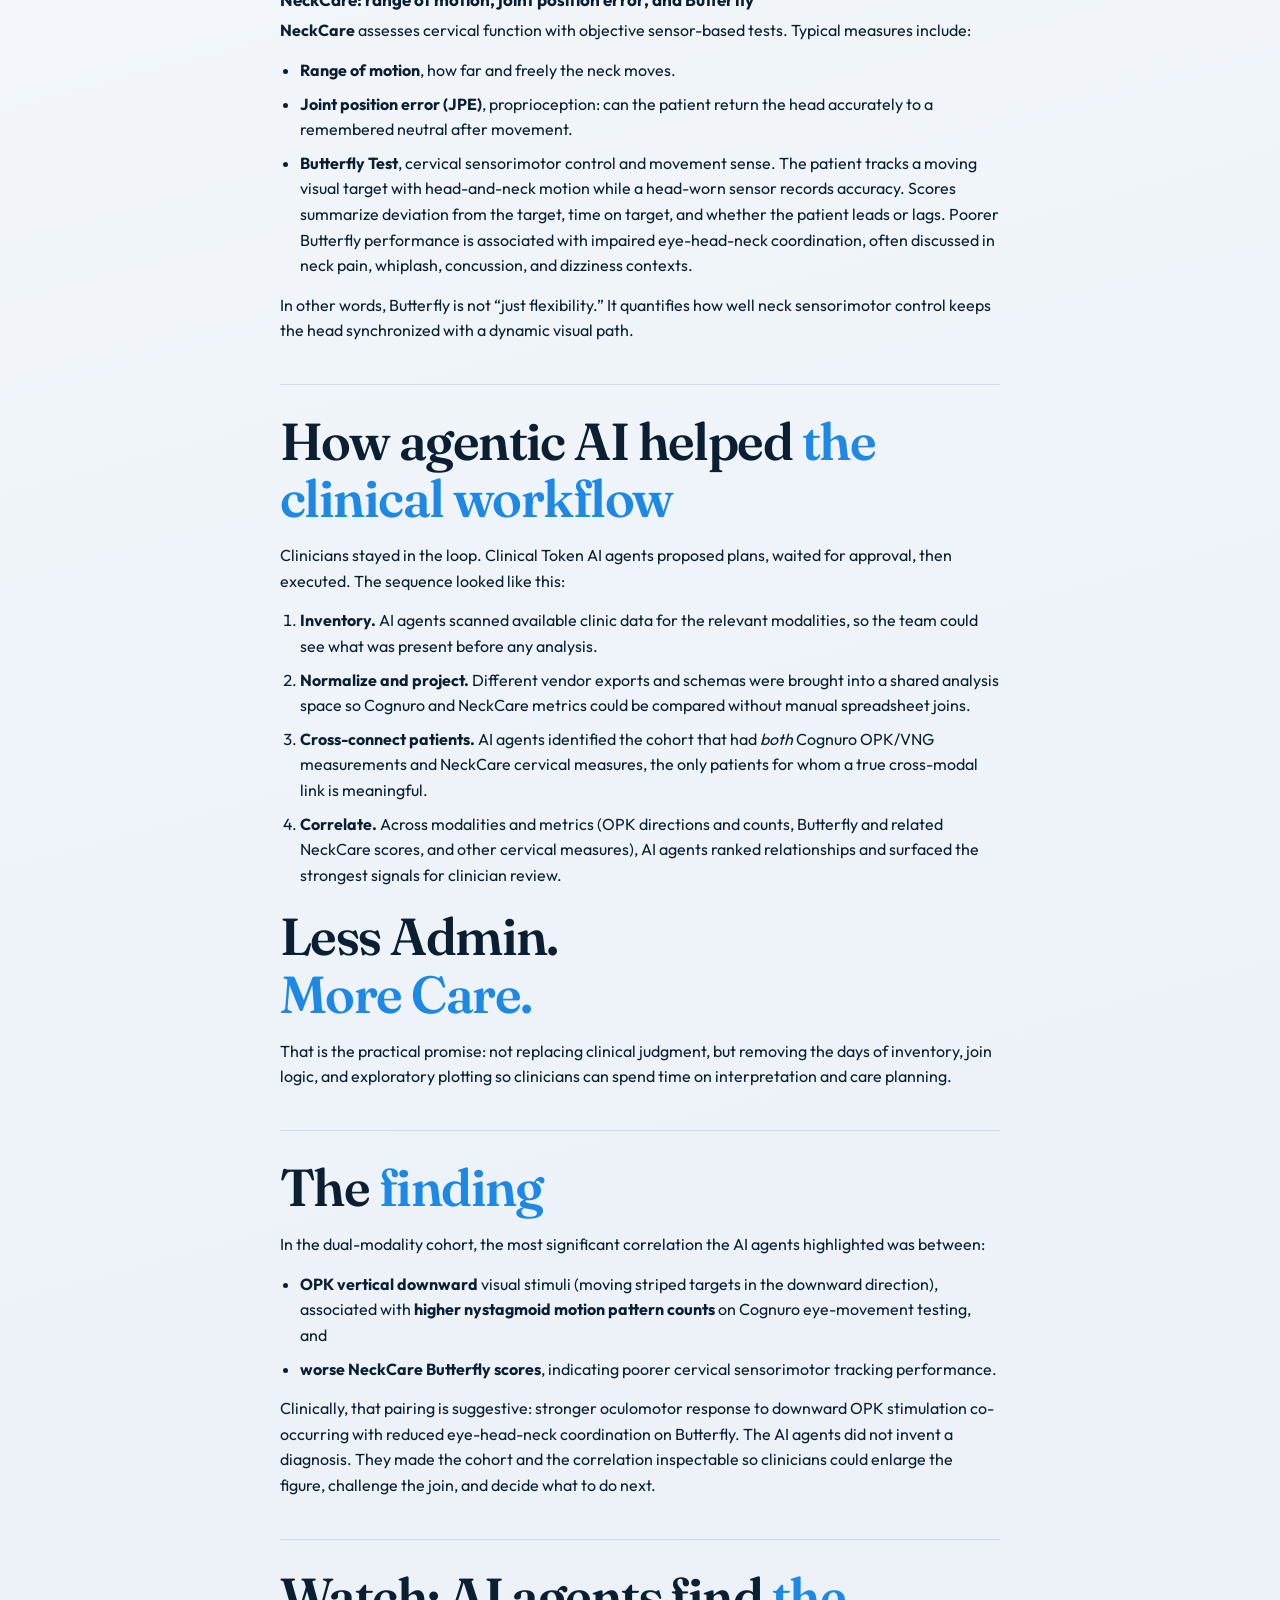
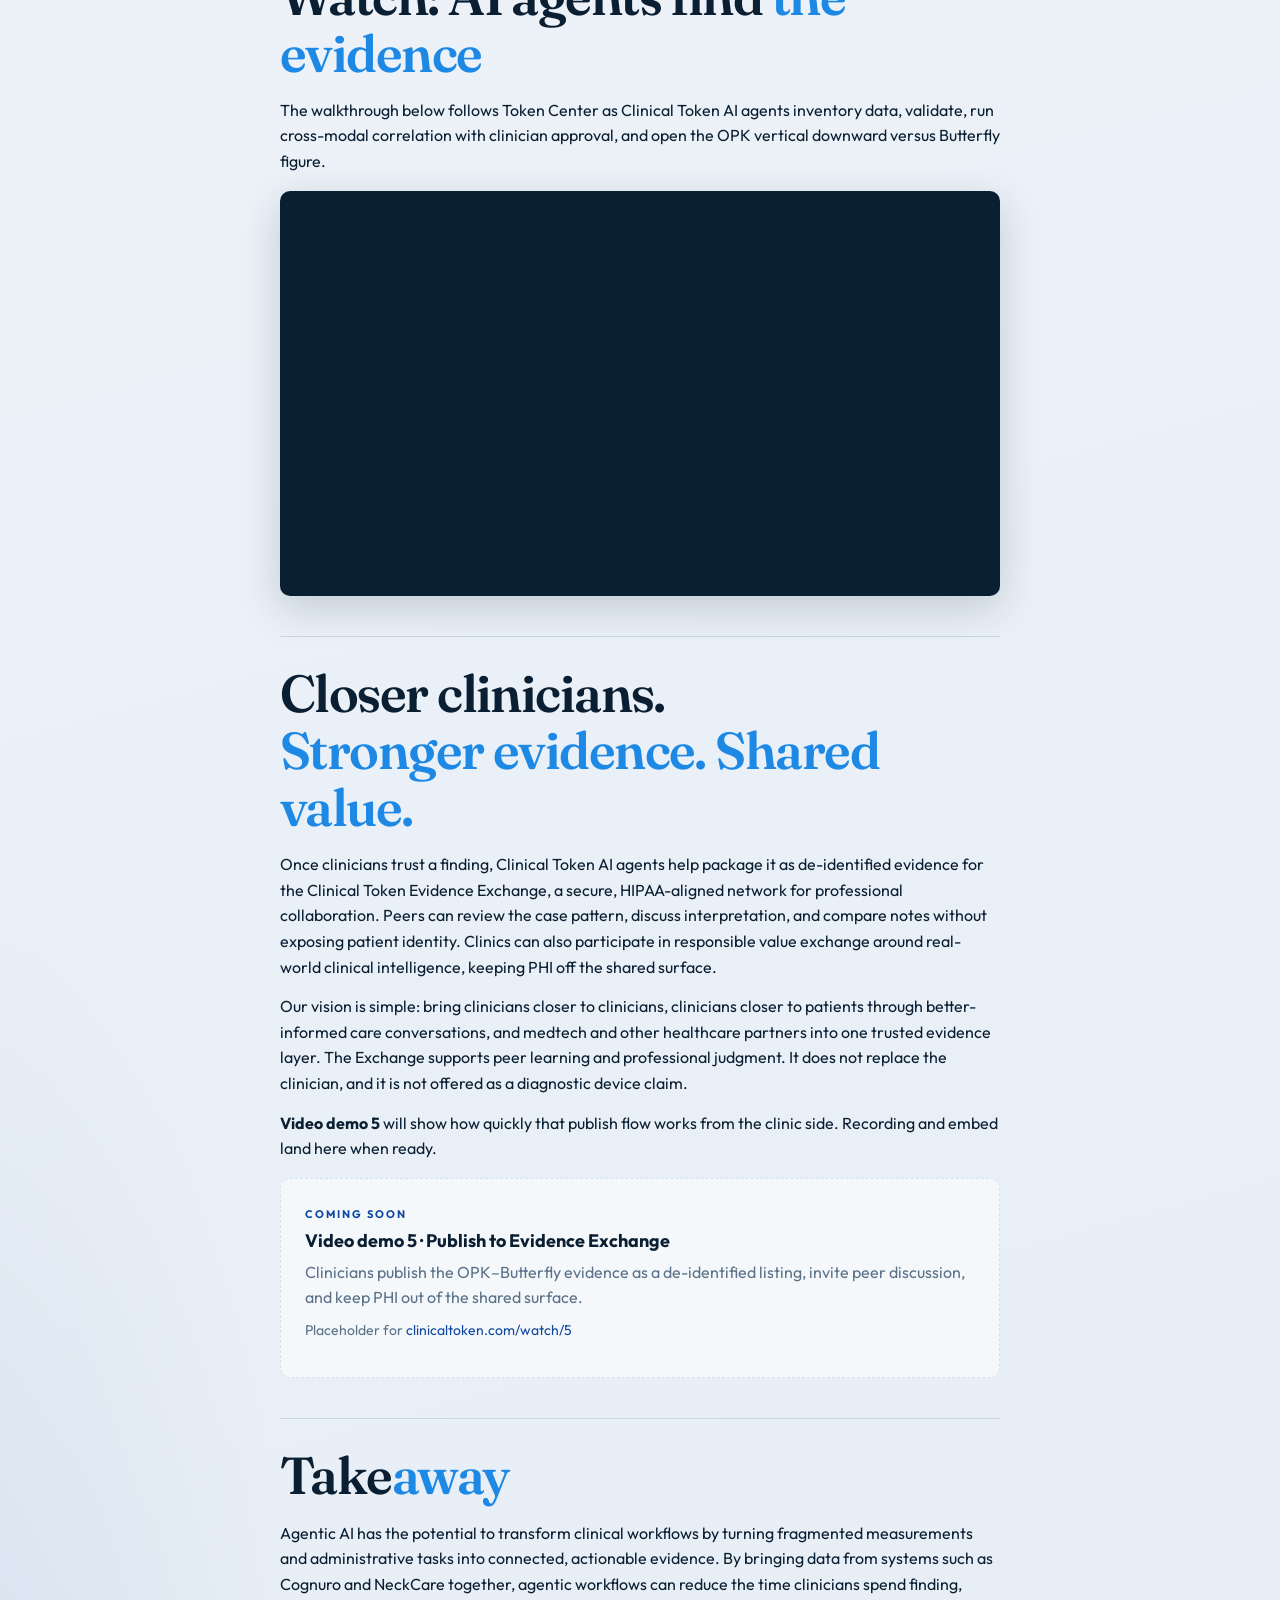
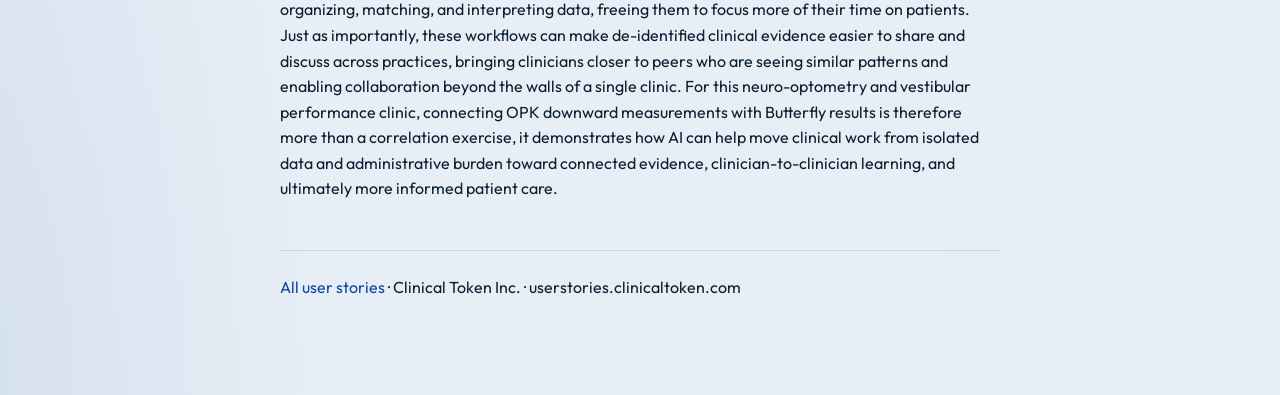
==== commit 6152159e: "Unify story section titles to one black-and-blue display style. Co-authored-by: Cursor <cursoragent@" ====
--- a/user-stories/opk-neckcare-cross-modal-correlation/index.html
+++ b/user-stories/opk-neckcare-cross-modal-correlation/index.html
@@ -48,7 +48,7 @@
     </p>
 
     <section id="users">
-      <h2>Who this story is about</h2>
+      <h2>Who this story is <span class="title-accent">about</span></h2>
       <p>
         The users are clinicians in a <strong>neuro-optometry and vestibular
         performance</strong> setting: doctors and clinical staff who evaluate
@@ -61,10 +61,9 @@
     </section>
 
     <section id="problem">
-      <p class="problem-kicker">The problem</p>
-      <h2 class="problem-title">
+      <h2>
         Data Everywhere.<br />
-        <span class="problem-accent">Synthesis Nowhere.</span>
+        <span class="title-accent">Synthesis Nowhere.</span>
       </h2>
       <p class="problem-lede">
         Modalities live in separate workflows, systems, and clinical mindsets.
@@ -84,7 +83,7 @@
     </section>
 
     <section id="modalities">
-      <h2>Two modalities, one patient story</h2>
+      <h2>Two modalities, <span class="title-accent">one patient story</span></h2>
 
       <h3>Cognuro: VNG, OPK, and nystagmus metrics</h3>
       <p>
@@ -128,7 +127,7 @@
     </section>
 
     <section id="agents">
-      <h2>How agentic AI helped the clinical workflow</h2>
+      <h2>How agentic AI helped <span class="title-accent">the clinical workflow</span></h2>
       <p>
         Clinicians stayed in the loop. Clinical Token AI agents proposed plans,
         waited for approval, then executed. The sequence looked like this:
@@ -157,7 +156,10 @@
           the strongest signals for clinician review.
         </li>
       </ol>
-      <p class="section-promise">Less Admin. More Care.</p>
+      <h2>
+        Less Admin.<br />
+        <span class="title-accent">More Care.</span>
+      </h2>
       <p>
         That is the practical promise: not replacing clinical judgment, but
         removing the days of inventory, join logic, and exploratory plotting so
@@ -166,7 +168,7 @@
     </section>
 
     <section id="finding">
-      <h2>The finding</h2>
+      <h2>The <span class="title-accent">finding</span></h2>
       <p>
         In the dual-modality cohort, the most significant correlation the AI
         agents highlighted was between:
@@ -193,7 +195,7 @@
     </section>
 
     <section id="demo-discover">
-      <h2>Watch: AI agents find the evidence</h2>
+      <h2>Watch: AI agents find <span class="title-accent">the evidence</span></h2>
       <p>
         The walkthrough below follows Token Center as Clinical Token AI agents
         inventory data, validate, run cross-modal correlation with clinician
@@ -210,8 +212,10 @@
     </section>
 
     <section id="publish">
-      <h2>Next: publish de-identified evidence for peer discussion</h2>
-      <p class="section-promise">Closer clinicians. Stronger evidence. Shared value.</p>
+      <h2>
+        Closer clinicians.<br />
+        <span class="title-accent">Stronger evidence. Shared value.</span>
+      </h2>
       <p>
         Once clinicians trust a finding, Clinical Token AI agents help package it
         as de-identified evidence for the Clinical Token Evidence Exchange, a
@@ -251,7 +255,7 @@
     </section>
 
     <section id="takeaway">
-      <h2>Takeaway</h2>
+      <h2>Take<span class="title-accent">away</span></h2>
       <p>
         Agentic AI has the potential to transform clinical workflows by turning
         fragmented measurements and administrative tasks into connected,
--- a/assets/user-stories.css
+++ b/assets/user-stories.css
@@ -240,10 +240,16 @@
 
 .article h2 {
   font-family: var(--font-display);
-  font-size: 26px;
-  font-weight: 600;
-  letter-spacing: -0.02em;
-  margin: 20px 0 12px;
+  font-size: clamp(36px, 5.5vw, 52px);
+  font-weight: 600;
+  letter-spacing: -0.03em;
+  line-height: 1.1;
+  margin: 20px 0 16px;
+  color: var(--ink);
+}
+
+.article h2 .title-accent {
+  color: var(--blue-bright);
 }
 
 .article h3 {
@@ -337,28 +343,6 @@
   font-size: 14px !important;
 }
 
-.problem-kicker {
-  font-size: 12px !important;
-  font-weight: 700 !important;
-  letter-spacing: 0.16em;
-  text-transform: uppercase;
-  color: var(--blue) !important;
-  margin: 20px 0 10px !important;
-}
-
-.problem-title {
-  font-family: var(--font-display);
-  font-size: clamp(36px, 5.5vw, 52px) !important;
-  font-weight: 600 !important;
-  letter-spacing: -0.03em;
-  line-height: 1.1 !important;
-  margin: 0 0 16px !important;
-}
-
-.problem-accent {
-  color: var(--blue-bright);
-}
-
 .problem-lede {
   font-size: 17px !important;
   font-weight: 500;
@@ -385,16 +369,6 @@
   color: var(--blue);
 }
 
-.section-promise {
-  font-family: var(--font-display);
-  font-size: clamp(28px, 4vw, 40px) !important;
-  font-weight: 600 !important;
-  letter-spacing: -0.03em;
-  line-height: 1.15 !important;
-  color: var(--ink) !important;
-  margin: 28px 0 12px !important;
-}
-
 @media (max-width: 640px) {
   .shell { width: calc(100% - 32px); padding-top: 28px; }
   .article { width: calc(100% - 32px); padding-top: 28px; }
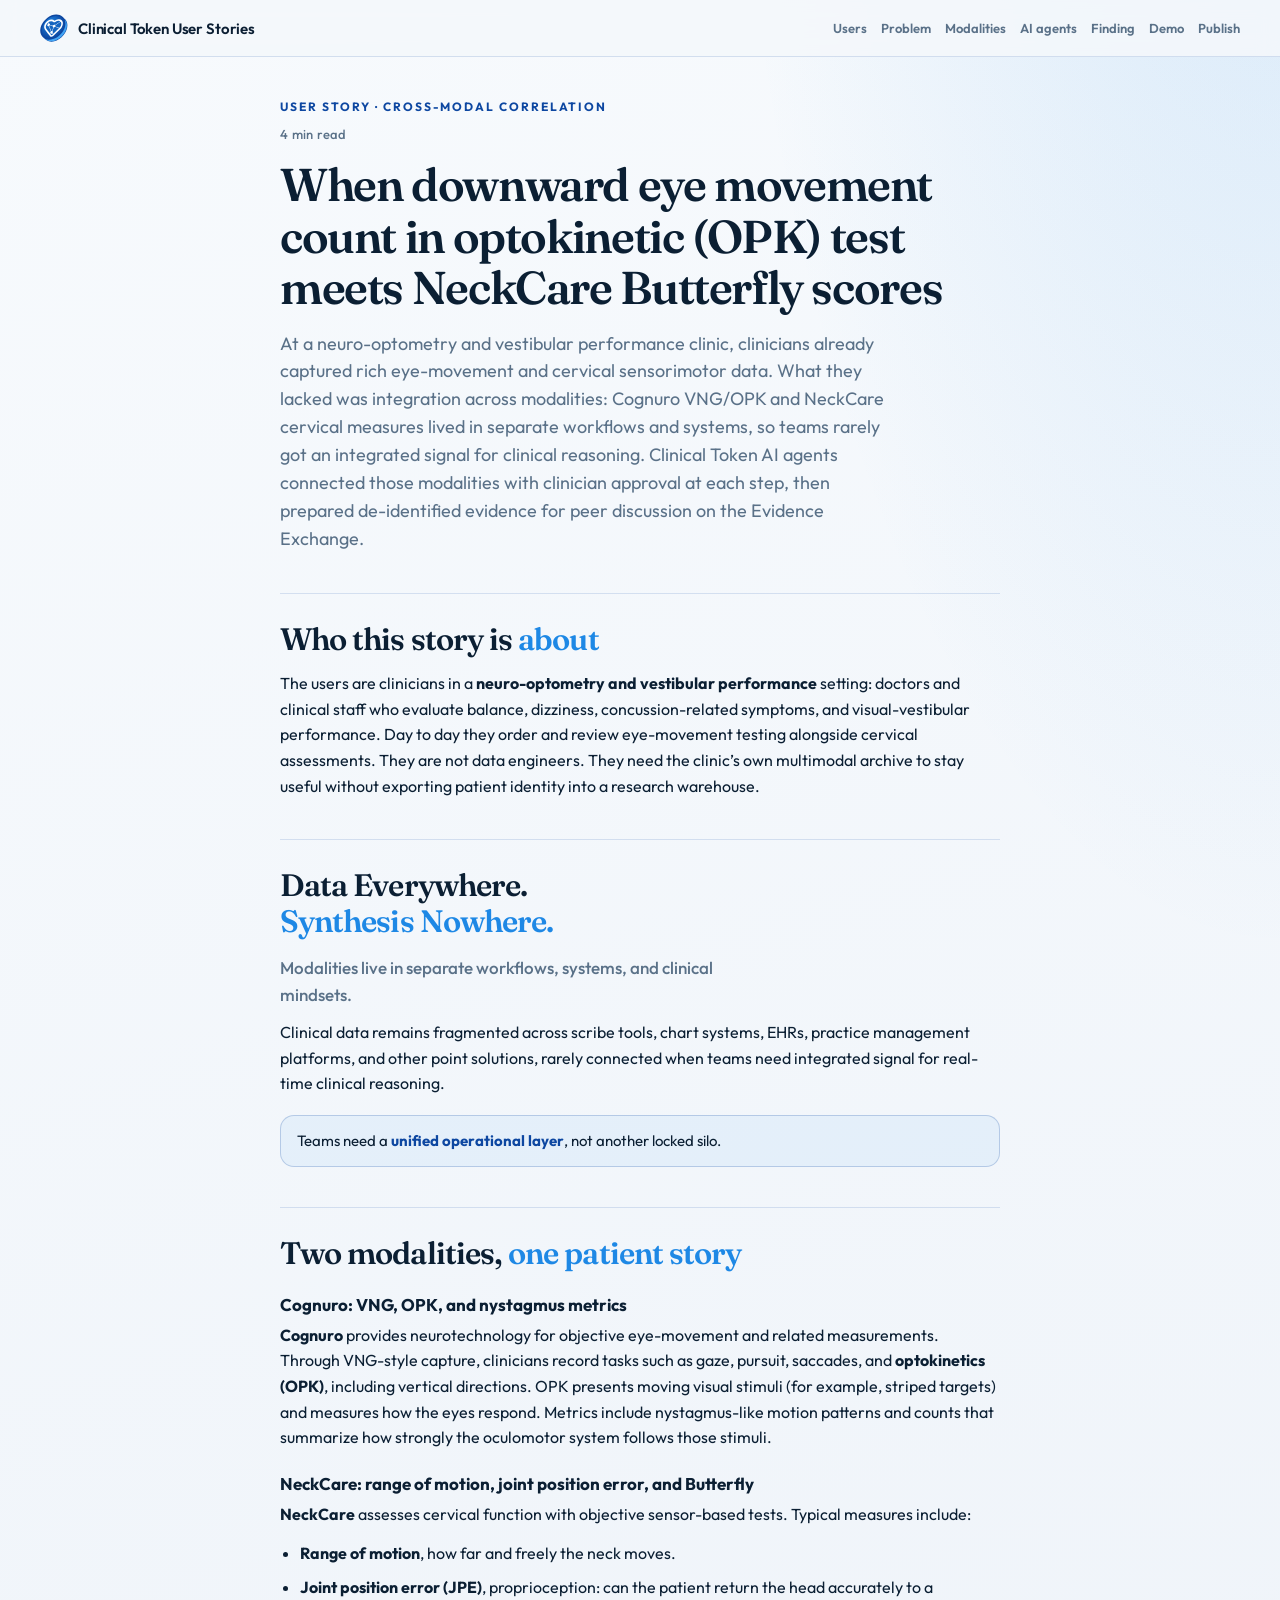
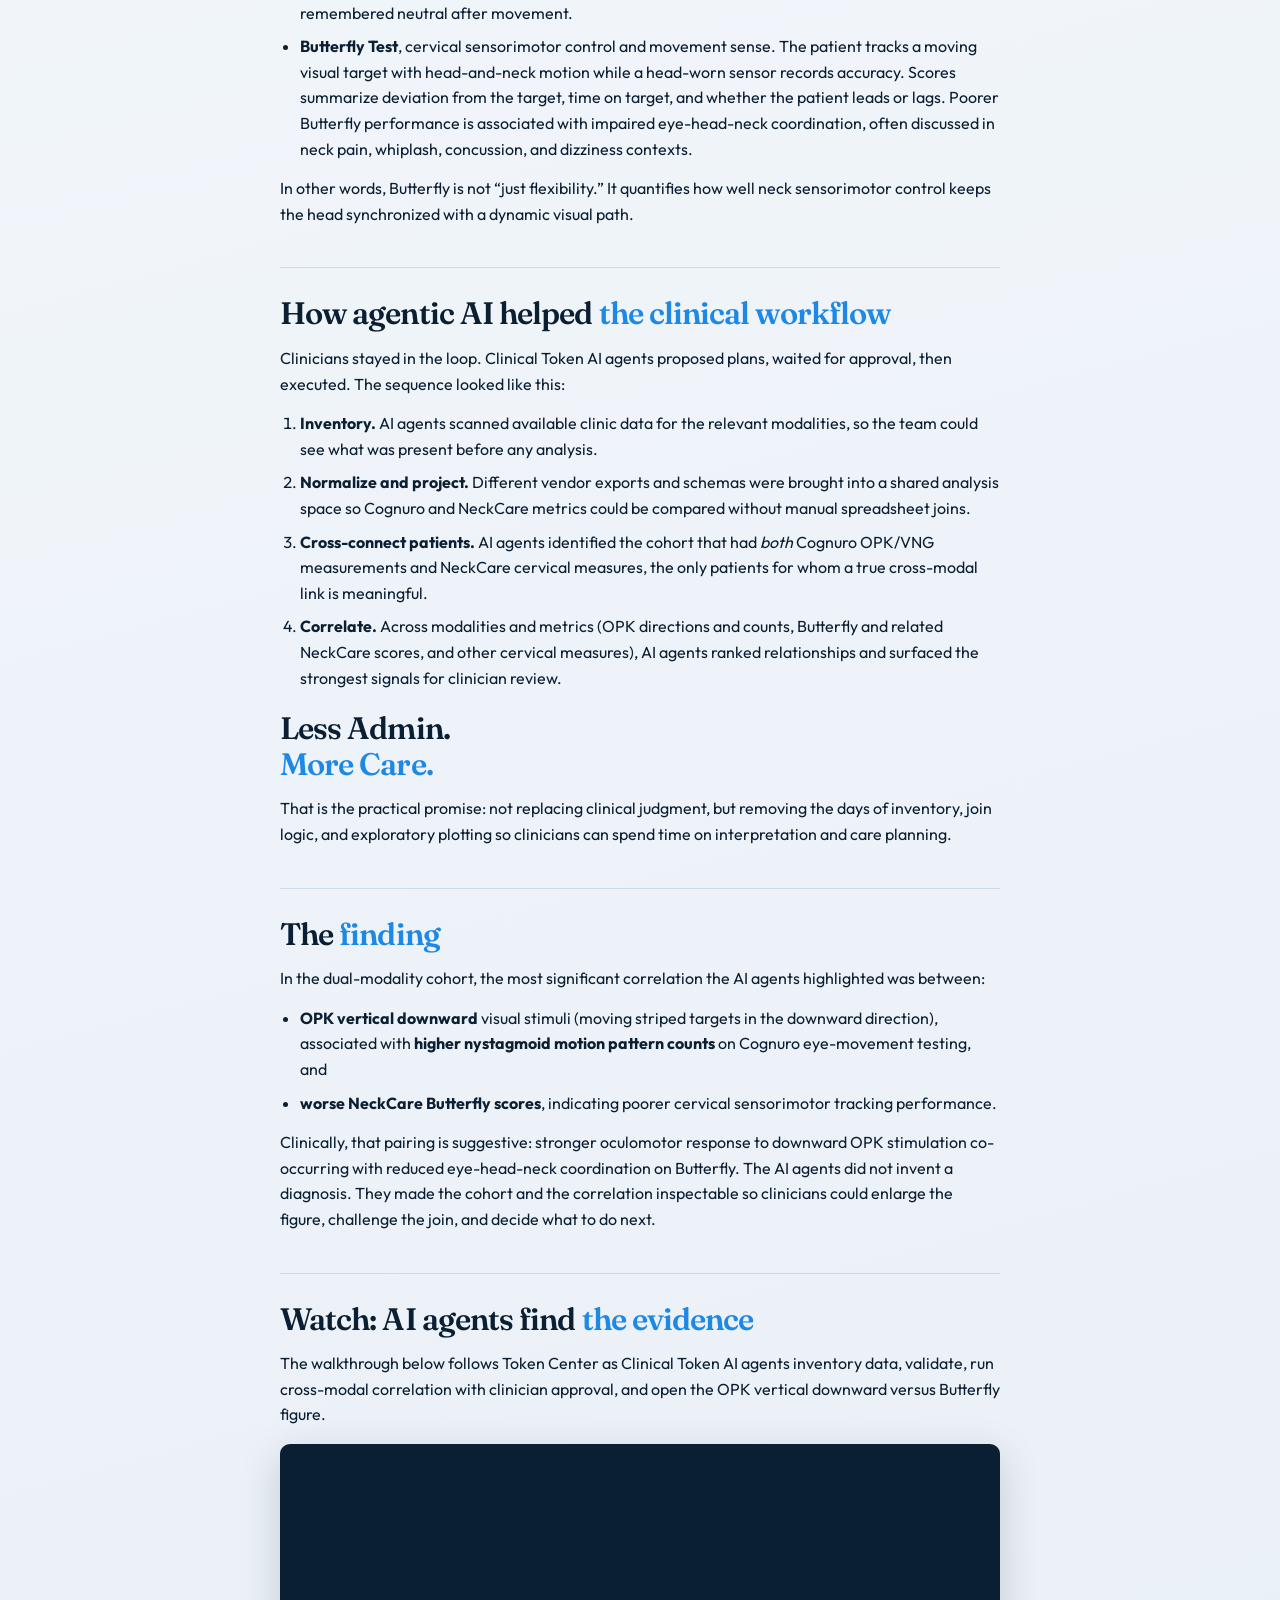
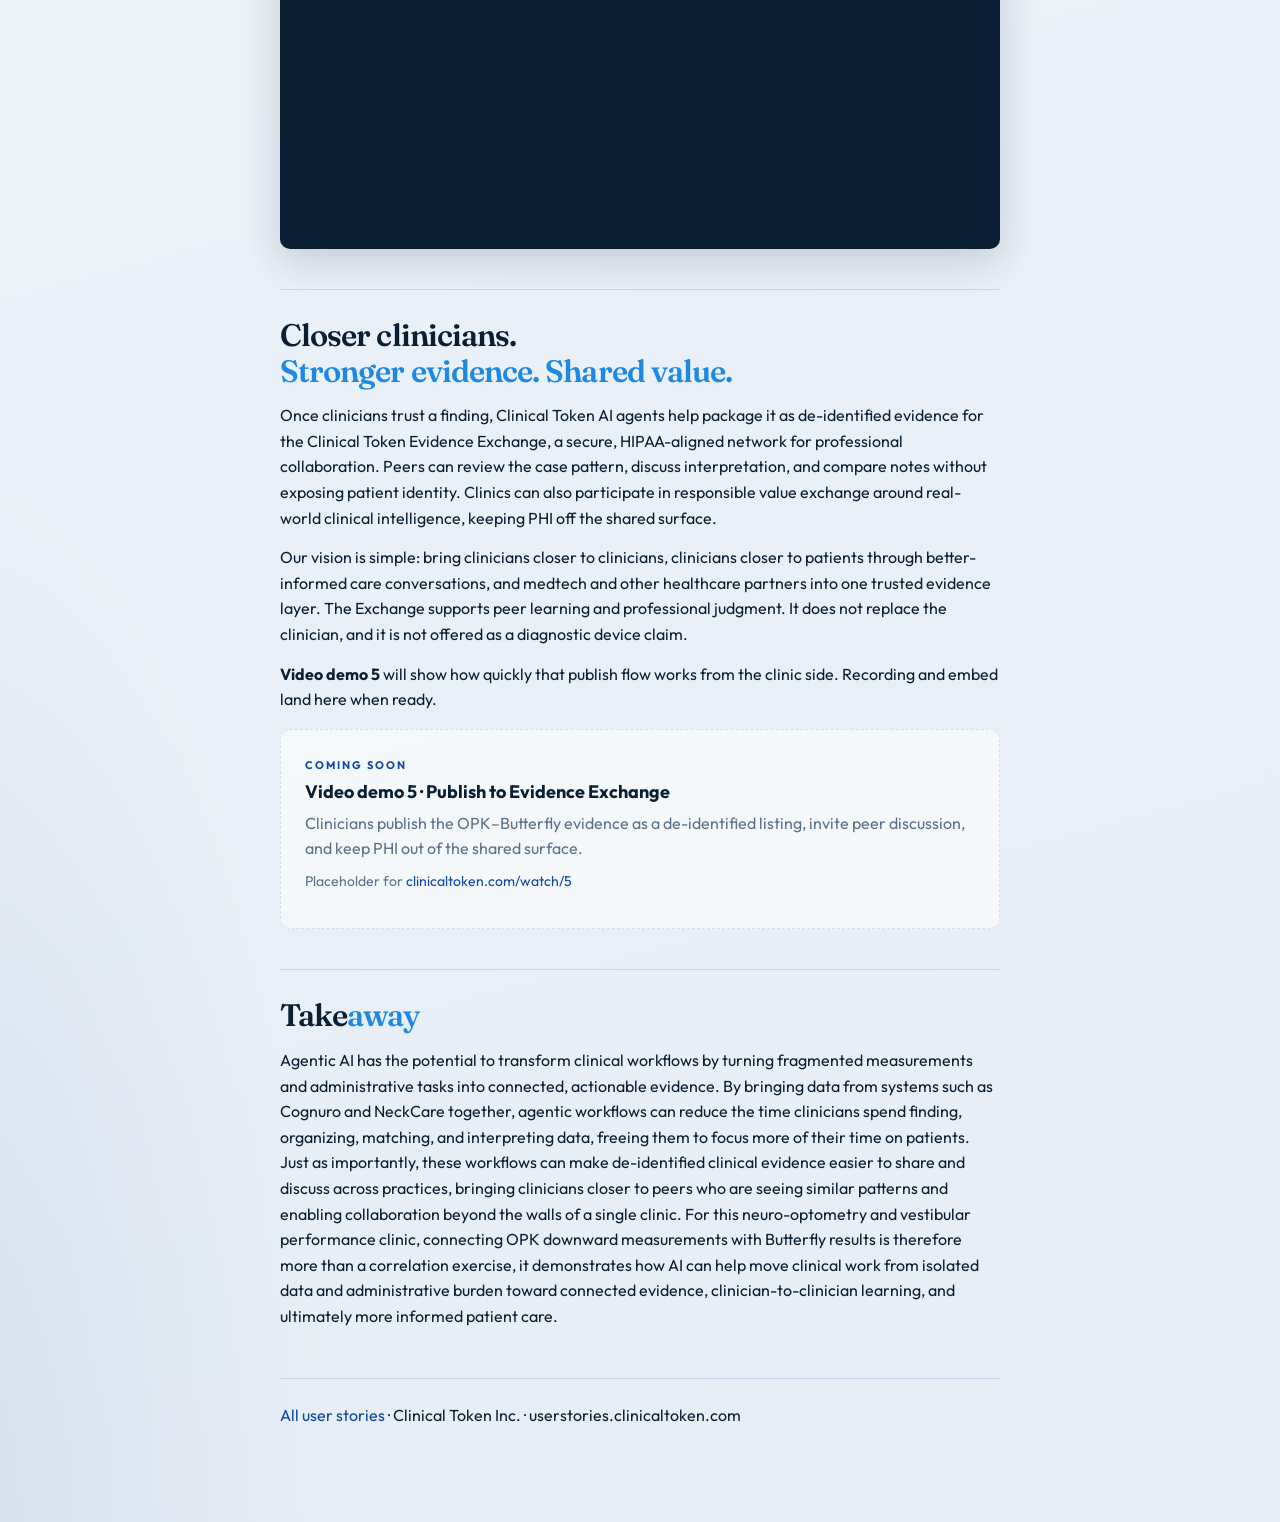
==== commit 2ac3e4a9: "Add reading-time display and keep user stories under five minutes. Co-authored-by: Cursor <cursorage" ====
--- a/user-stories/opk-neckcare-cross-modal-correlation/index.html
+++ b/user-stories/opk-neckcare-cross-modal-correlation/index.html
@@ -36,6 +36,7 @@
 
   <main class="article">
     <p class="eyebrow">User story · Cross-modal correlation</p>
+    <p class="read-time">4 min read</p>
     <h1>When downward eye movement count in optokinetic (OPK) test meets NeckCare Butterfly scores</h1>
     <p class="lede">
       At a neuro-optometry and vestibular performance clinic, clinicians already
--- a/assets/user-stories.css
+++ b/assets/user-stories.css
@@ -215,6 +215,14 @@
   margin: 0 0 12px;
 }
 
+.article .read-time {
+  font-size: 13px !important;
+  font-weight: 500 !important;
+  color: var(--muted) !important;
+  margin: -4px 0 14px !important;
+  letter-spacing: 0.02em;
+}
+
 .article h1 {
   font-family: var(--font-display);
   font-size: clamp(32px, 5vw, 46px);
@@ -240,11 +248,11 @@
 
 .article h2 {
   font-family: var(--font-display);
-  font-size: clamp(36px, 5.5vw, 52px);
+  font-size: clamp(22px, 3.3vw, 31px);
   font-weight: 600;
   letter-spacing: -0.03em;
-  line-height: 1.1;
-  margin: 20px 0 16px;
+  line-height: 1.15;
+  margin: 20px 0 14px;
   color: var(--ink);
 }
 
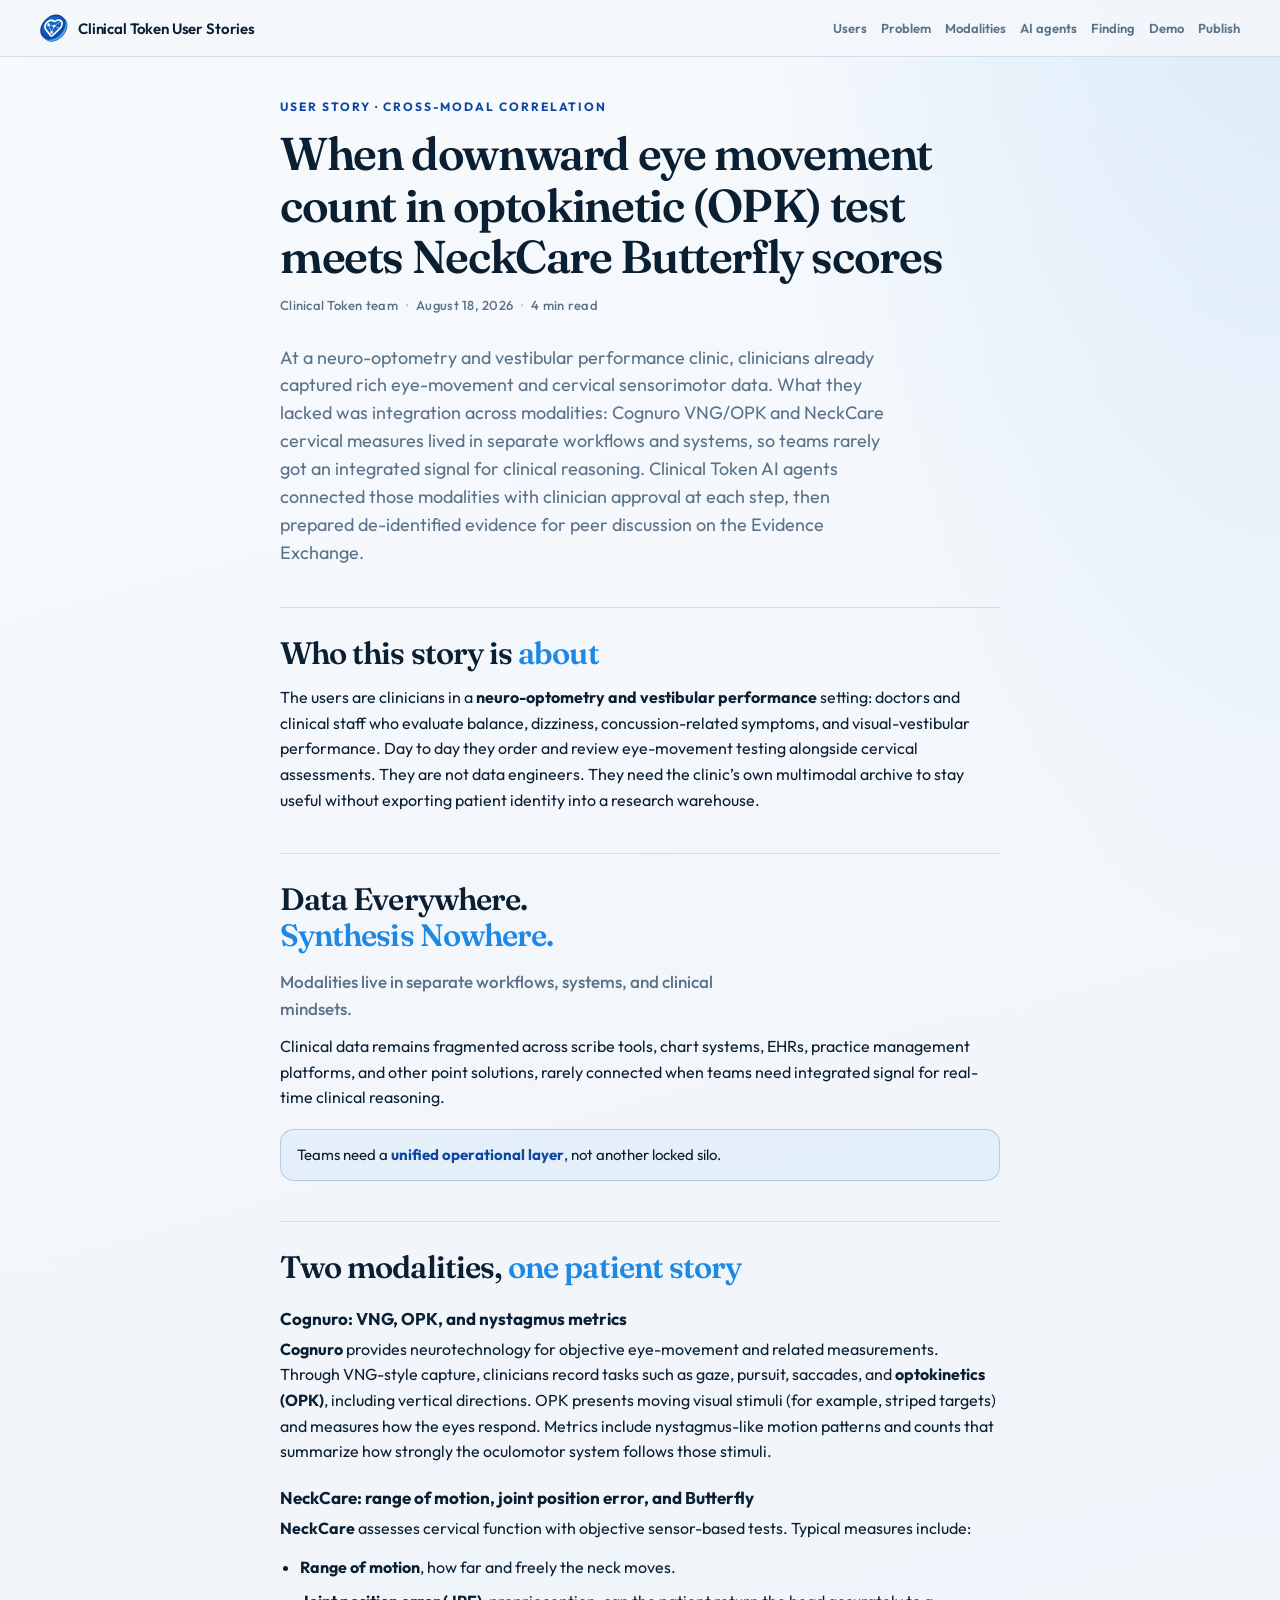
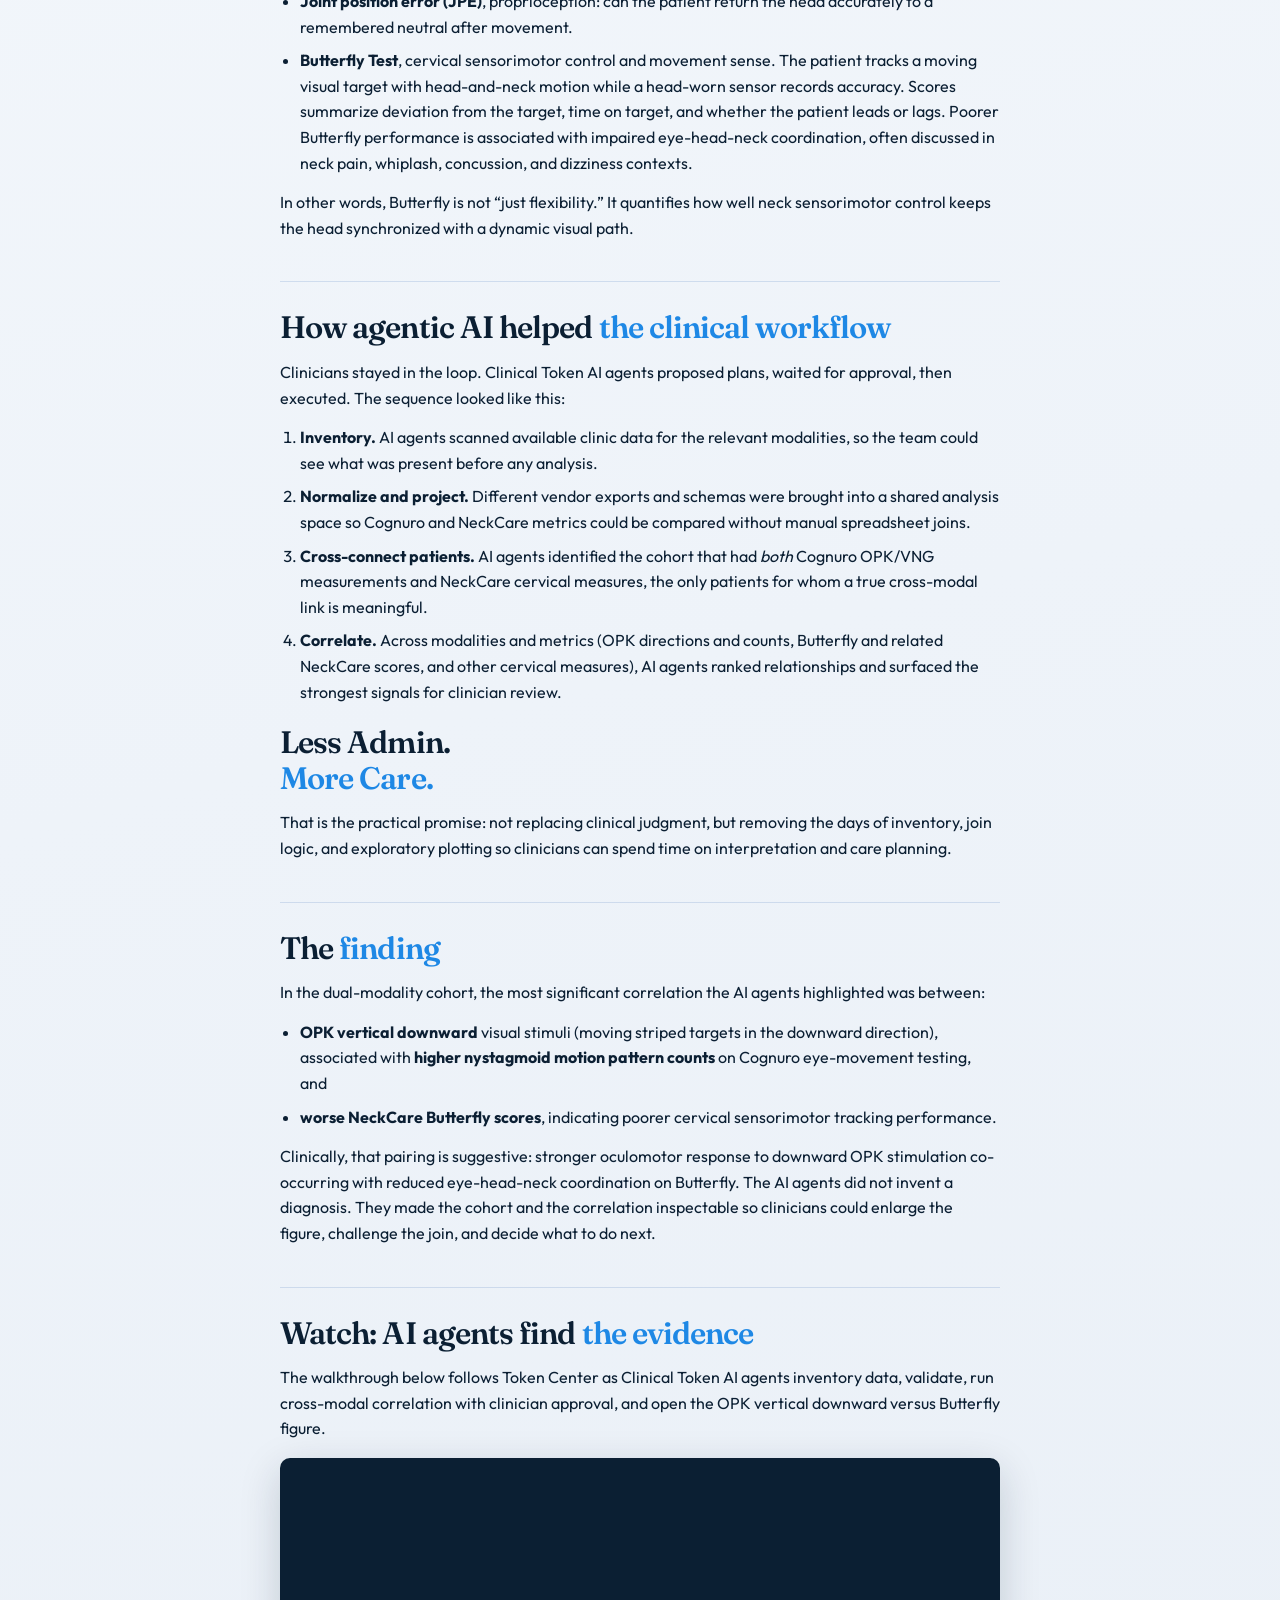
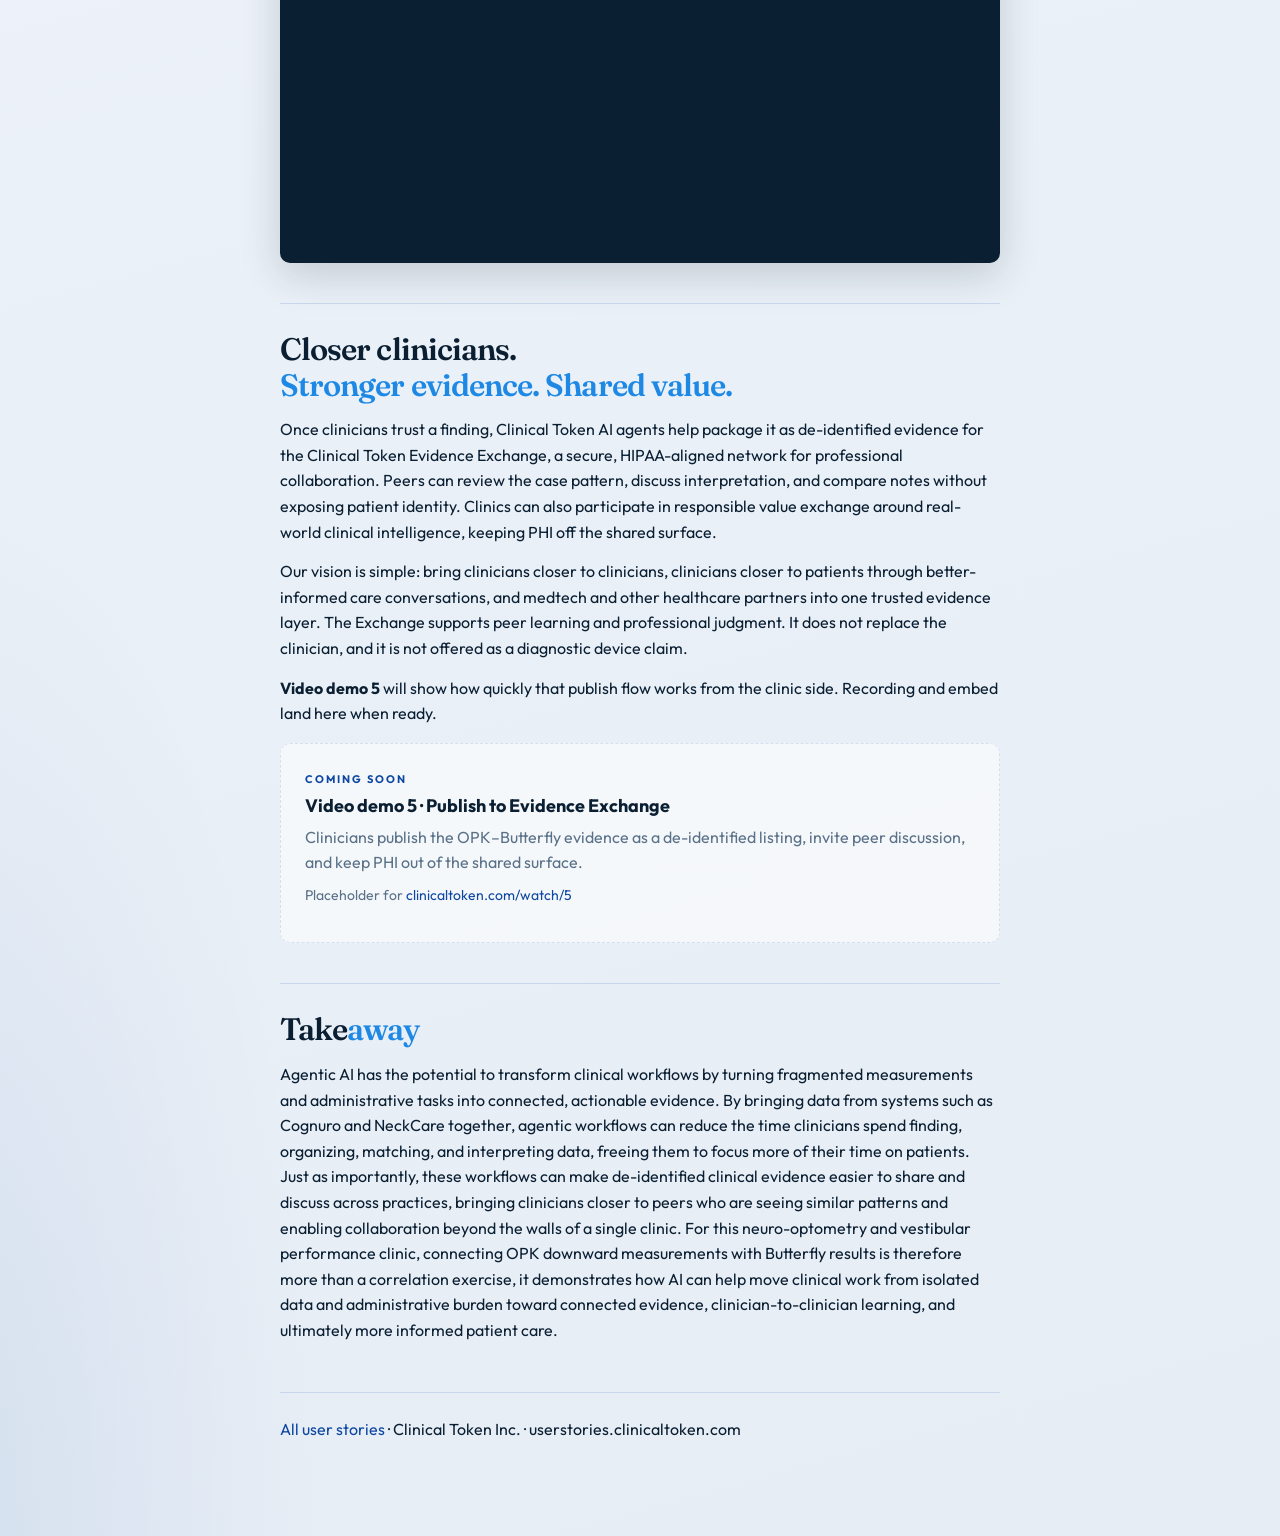
==== commit 65578651: "Add story byline with team, date, and reading time under the title. Co-authored-by: Cursor <cursorag" ====
--- a/user-stories/opk-neckcare-cross-modal-correlation/index.html
+++ b/user-stories/opk-neckcare-cross-modal-correlation/index.html
@@ -36,8 +36,14 @@
 
   <main class="article">
     <p class="eyebrow">User story · Cross-modal correlation</p>
-    <p class="read-time">4 min read</p>
     <h1>When downward eye movement count in optokinetic (OPK) test meets NeckCare Butterfly scores</h1>
+    <p class="byline">
+      <span class="byline-author">Clinical Token team</span>
+      <span class="byline-sep" aria-hidden="true">·</span>
+      <time datetime="2026-08-18">August 18, 2026</time>
+      <span class="byline-sep" aria-hidden="true">·</span>
+      <span class="read-time">4 min read</span>
+    </p>
     <p class="lede">
       At a neuro-optometry and vestibular performance clinic, clinicians already
       captured rich eye-movement and cervical sensorimotor data. What they lacked
--- a/assets/user-stories.css
+++ b/assets/user-stories.css
@@ -215,12 +215,27 @@
   margin: 0 0 12px;
 }
 
-.article .read-time {
+.article .byline {
+  display: flex;
+  flex-wrap: wrap;
+  align-items: center;
+  gap: 8px;
   font-size: 13px !important;
   font-weight: 500 !important;
   color: var(--muted) !important;
-  margin: -4px 0 14px !important;
+  margin: -4px 0 28px !important;
   letter-spacing: 0.02em;
+}
+
+.article .byline-sep {
+  opacity: 0.55;
+}
+
+.article .read-time {
+  margin: 0 !important;
+  font-size: inherit !important;
+  font-weight: inherit !important;
+  color: inherit !important;
 }
 
 .article h1 {
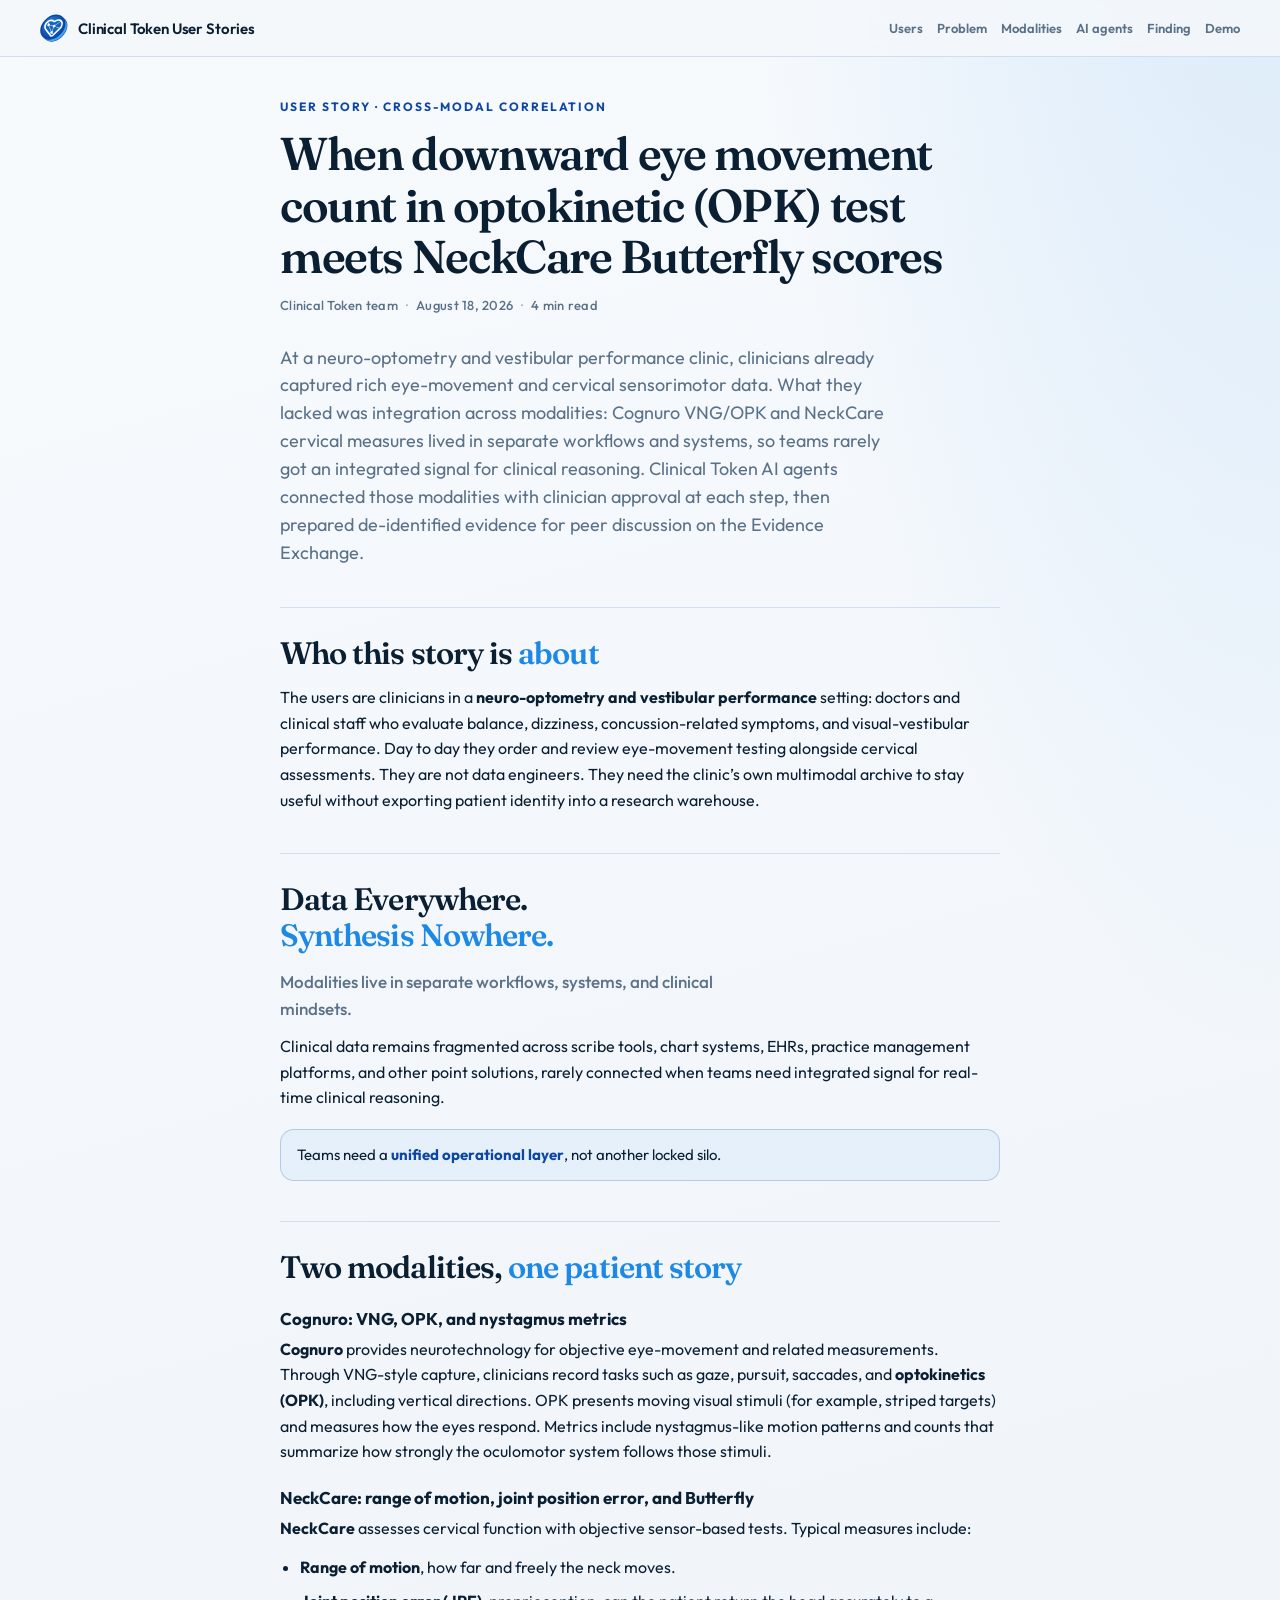
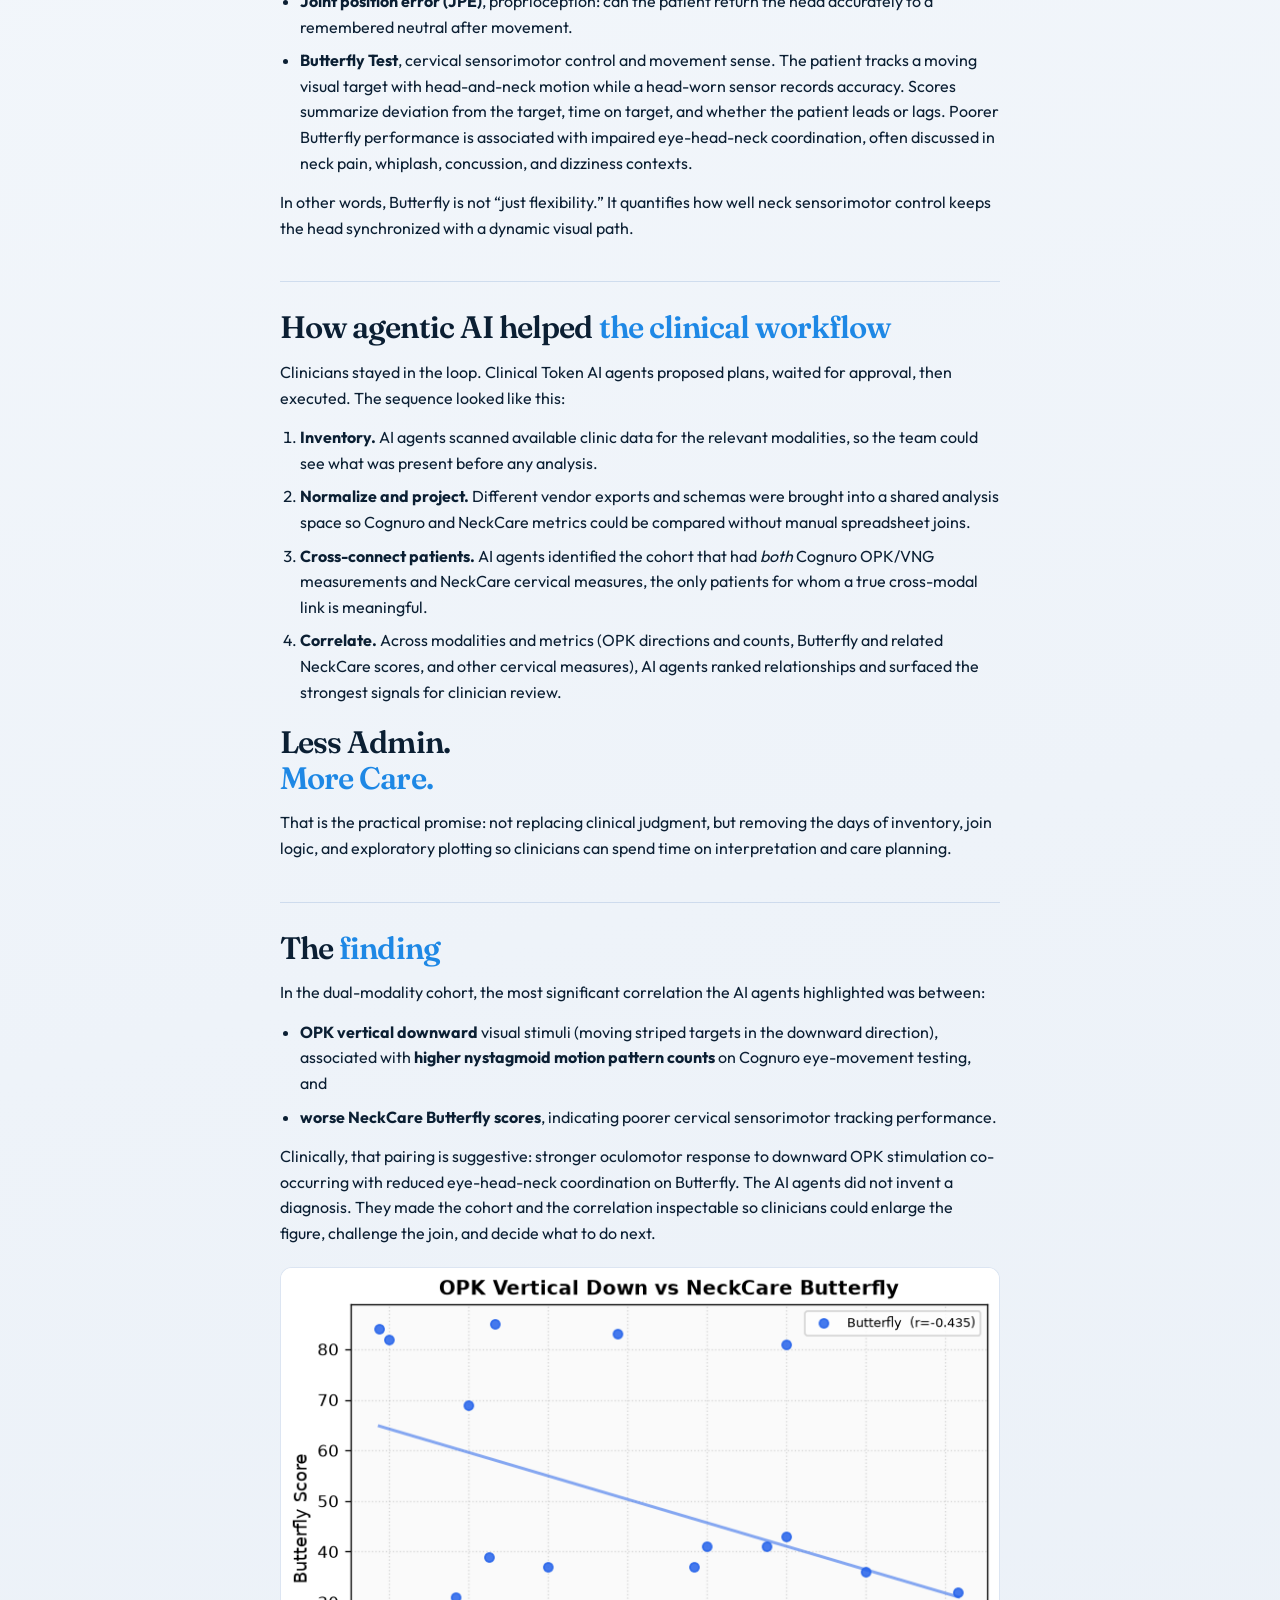
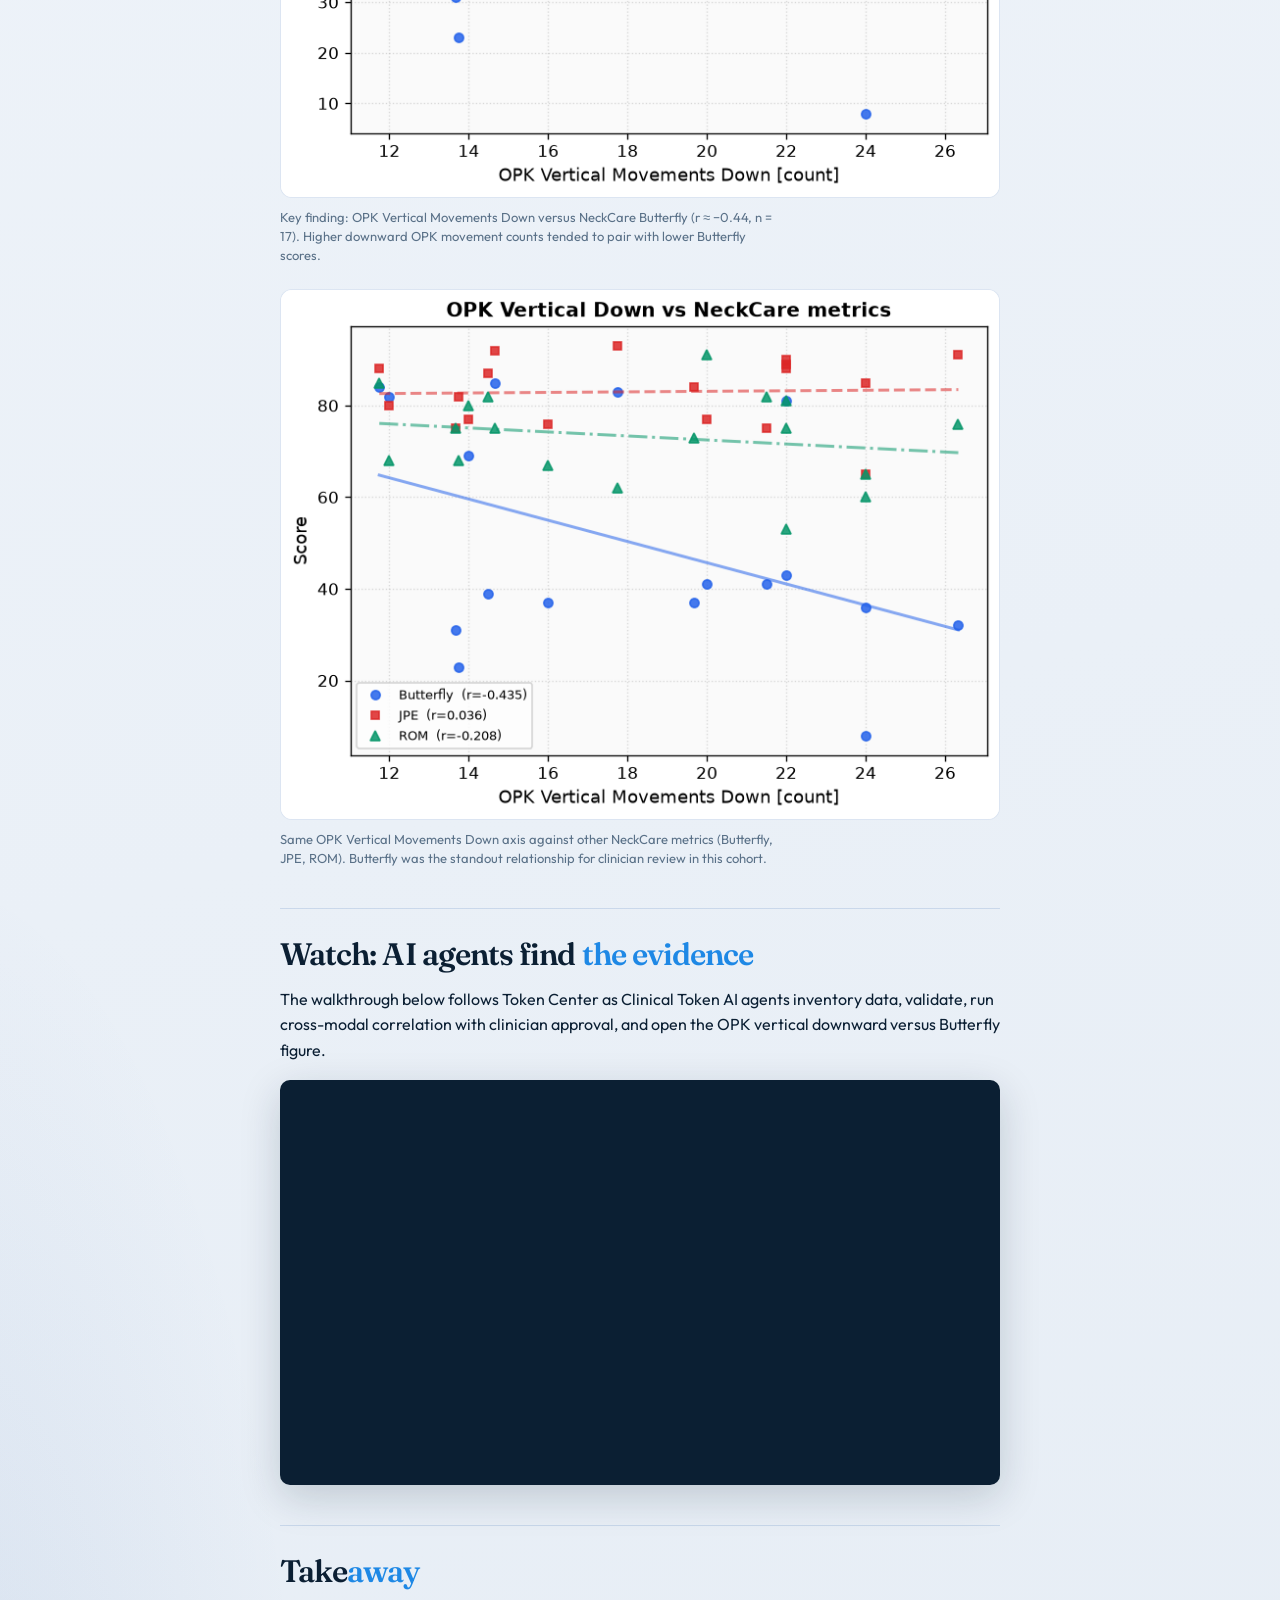
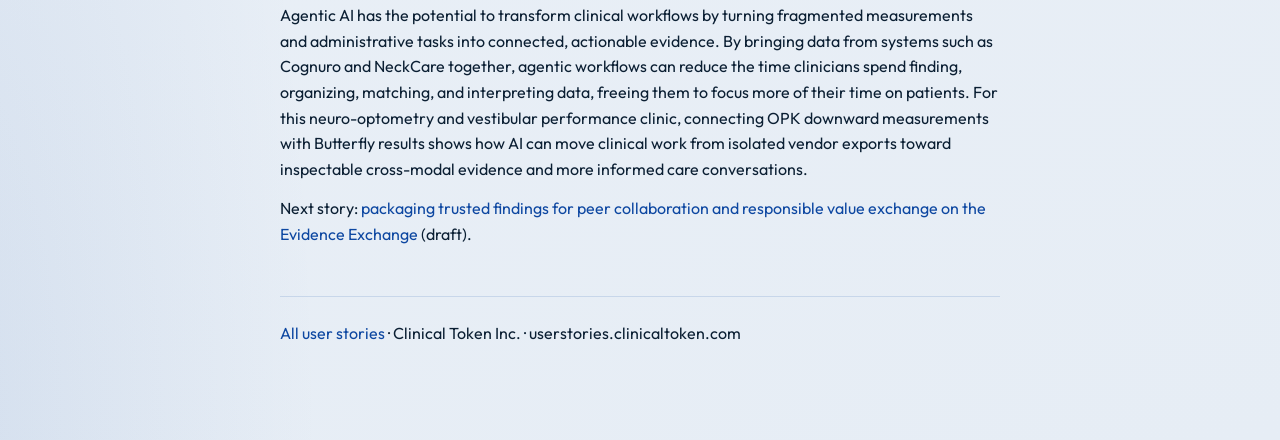
==== commit 04423f63: "Split Evidence Exchange into a draft sequel and add OPK–NeckCare figures. Co-authored-by: Cursor <cu" ====
--- a/user-stories/opk-neckcare-cross-modal-correlation/index.html
+++ b/user-stories/opk-neckcare-cross-modal-correlation/index.html
@@ -30,7 +30,6 @@
       <a href="#agents">AI agents</a>
       <a href="#finding">Finding</a>
       <a href="#demo-discover">Demo</a>
-      <a href="#publish">Publish</a>
     </nav>
   </header>
 
@@ -199,6 +198,36 @@
         made the cohort and the correlation inspectable so clinicians could
         enlarge the figure, challenge the join, and decide what to do next.
       </p>
+
+      <figure class="story-figure">
+        <img
+          src="/assets/figures/opk_vertical_down_vs_neckcare_butterfly.png"
+          alt="Scatter plot of Cognuro OPK Vertical Movements Down versus NeckCare Butterfly score"
+          width="1024"
+          height="768"
+          loading="lazy"
+        />
+        <figcaption>
+          Key finding: OPK Vertical Movements Down versus NeckCare Butterfly
+          (r ≈ −0.44, n = 17). Higher downward OPK movement counts tended to
+          pair with lower Butterfly scores.
+        </figcaption>
+      </figure>
+
+      <figure class="story-figure">
+        <img
+          src="/assets/figures/opk_vertical_down_vs_neckcare_metrics.png"
+          alt="OPK Vertical Movements Down versus NeckCare Butterfly, joint position error, and range of motion"
+          width="1024"
+          height="768"
+          loading="lazy"
+        />
+        <figcaption>
+          Same OPK Vertical Movements Down axis against other NeckCare metrics
+          (Butterfly, JPE, ROM). Butterfly was the standout relationship for
+          clinician review in this cohort.
+        </figcaption>
+      </figure>
     </section>
 
     <section id="demo-discover">
@@ -218,49 +247,6 @@
       </div>
     </section>
 
-    <section id="publish">
-      <h2>
-        Closer clinicians.<br />
-        <span class="title-accent">Stronger evidence. Shared value.</span>
-      </h2>
-      <p>
-        Once clinicians trust a finding, Clinical Token AI agents help package it
-        as de-identified evidence for the Clinical Token Evidence Exchange, a
-        secure, HIPAA-aligned network for professional collaboration. Peers can
-        review the case pattern, discuss interpretation, and compare notes
-        without exposing patient identity. Clinics can also participate in
-        responsible value exchange around real-world clinical intelligence,
-        keeping PHI off the shared surface.
-      </p>
-      <p>
-        Our vision is simple: bring clinicians closer to clinicians, clinicians
-        closer to patients through better-informed care conversations, and
-        medtech and other healthcare partners into one trusted evidence layer.
-        The Exchange supports peer learning and professional judgment. It does
-        not replace the clinician, and it is not offered as a diagnostic device
-        claim.
-      </p>
-      <p>
-        <strong>Video demo 5</strong> will show how quickly that publish flow
-        works from the clinic side. Recording and embed land here when ready.
-      </p>
-      <div class="player player-soon" id="demo-publish">
-        <div class="soon-card">
-          <span class="soon-eyebrow">Coming soon</span>
-          <strong>Video demo 5 · Publish to Evidence Exchange</strong>
-          <p>
-            Clinicians publish the OPK–Butterfly evidence as a de-identified
-            listing, invite peer discussion, and keep PHI out of the shared
-            surface.
-          </p>
-          <p class="soon-link">
-            Placeholder for
-            <a href="https://clinicaltoken.com/watch/5">clinicaltoken.com/watch/5</a>
-          </p>
-        </div>
-      </div>
-    </section>
-
     <section id="takeaway">
       <h2>Take<span class="title-accent">away</span></h2>
       <p>
@@ -269,16 +255,19 @@
         actionable evidence. By bringing data from systems such as Cognuro and
         NeckCare together, agentic workflows can reduce the time clinicians spend
         finding, organizing, matching, and interpreting data, freeing them to
-        focus more of their time on patients. Just as importantly, these
-        workflows can make de-identified clinical evidence easier to share and
-        discuss across practices, bringing clinicians closer to peers who are
-        seeing similar patterns and enabling collaboration beyond the walls of a
-        single clinic. For this neuro-optometry and vestibular performance
-        clinic, connecting OPK downward measurements with Butterfly results is
-        therefore more than a correlation exercise, it demonstrates how AI can
-        help move clinical work from isolated data and administrative burden
-        toward connected evidence, clinician-to-clinician learning, and ultimately
-        more informed patient care.
+        focus more of their time on patients. For this neuro-optometry and
+        vestibular performance clinic, connecting OPK downward measurements with
+        Butterfly results shows how AI can move clinical work from isolated
+        vendor exports toward inspectable cross-modal evidence and more informed
+        care conversations.
+      </p>
+      <p>
+        Next story:
+        <a href="/user-stories/evidence-exchange-monetize-deidentified-findings/">
+          packaging trusted findings for peer collaboration and responsible value
+          exchange on the Evidence Exchange
+        </a>
+        (draft).
       </p>
     </section>
 
--- a/assets/user-stories.css
+++ b/assets/user-stories.css
@@ -138,6 +138,10 @@
   font-size: 13px;
   font-weight: 700;
   color: var(--blue);
+}
+
+.card-soon {
+  opacity: 0.78;
 }
 
 .foot {
@@ -281,6 +285,27 @@
   margin: 22px 0 8px;
 }
 
+.story-figure {
+  margin: 20px 0 24px;
+}
+
+.story-figure img {
+  display: block;
+  width: 100%;
+  height: auto;
+  border-radius: 12px;
+  border: 1px solid var(--line);
+  background: #fff;
+}
+
+.story-figure figcaption {
+  margin-top: 10px;
+  font-size: 13px;
+  line-height: 1.45;
+  color: var(--muted);
+  max-width: 56ch;
+}
+
 .article p,
 .article li {
   font-size: 16px;
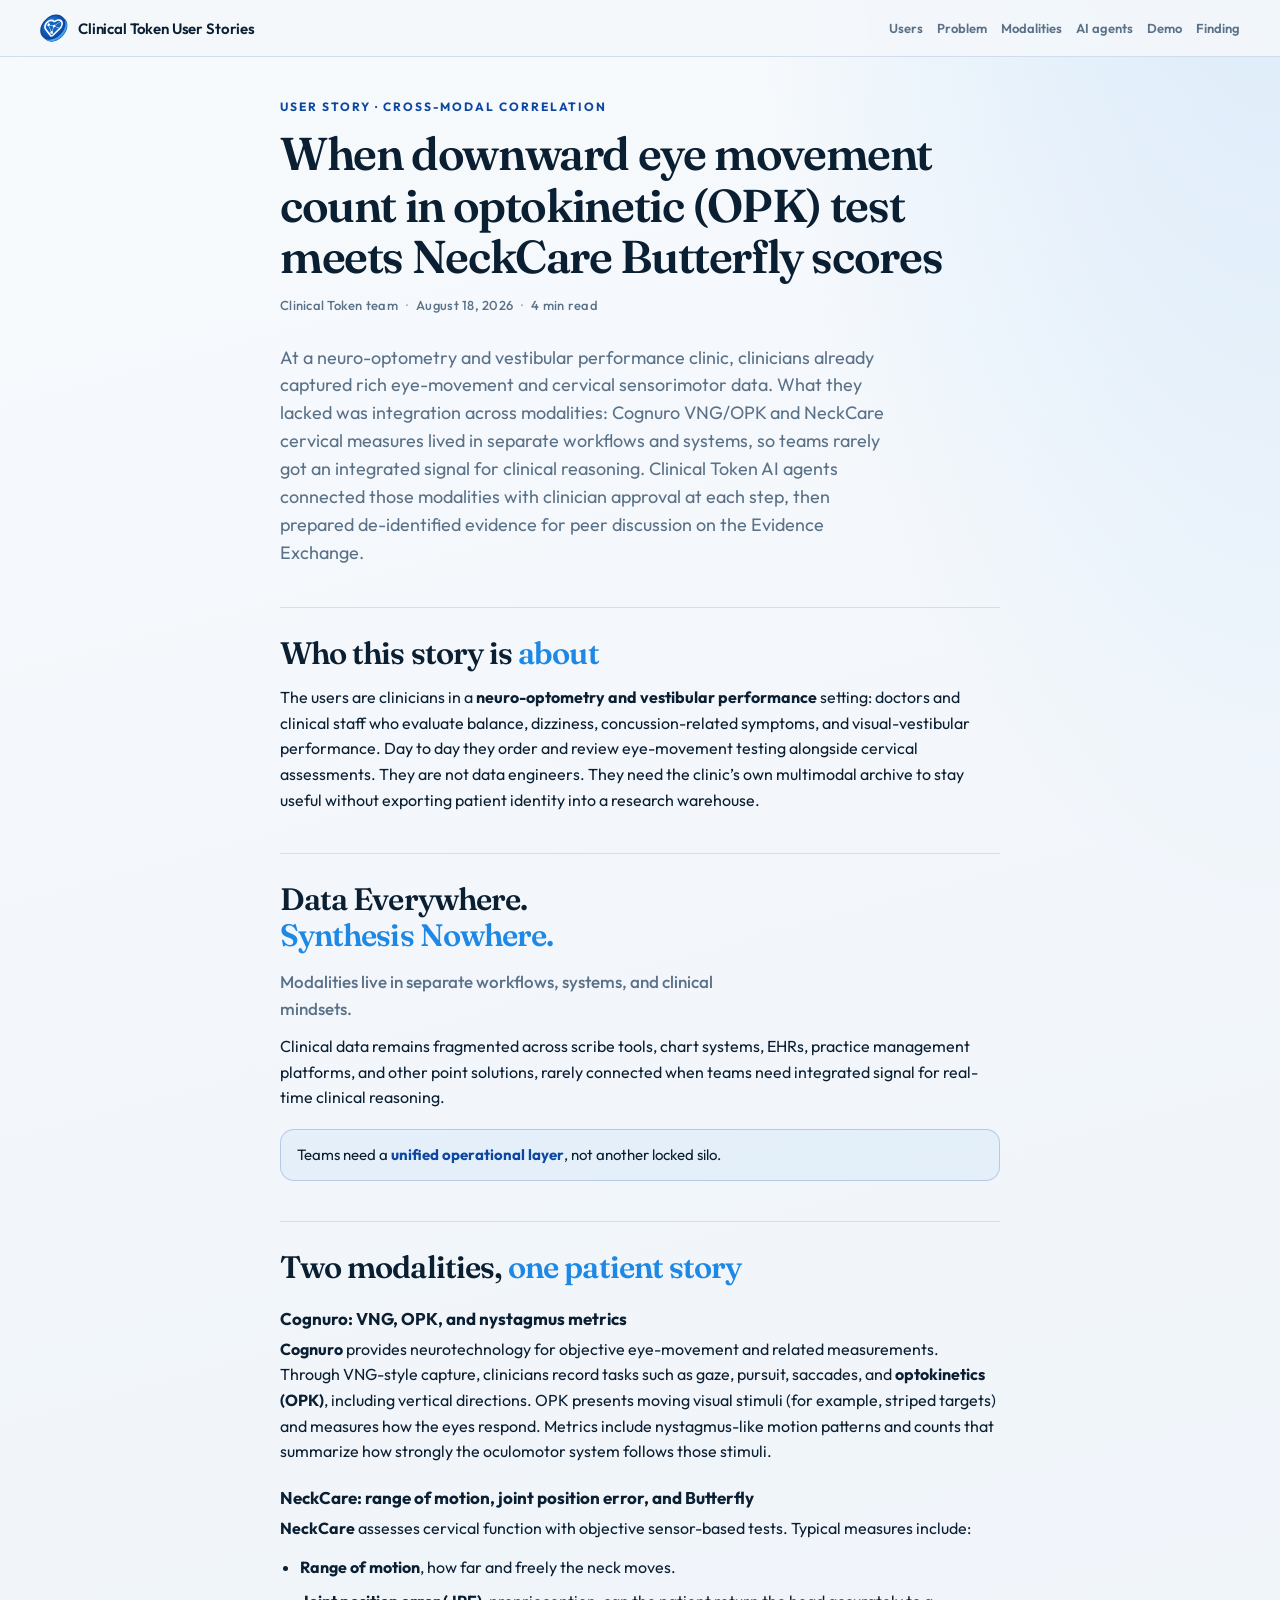
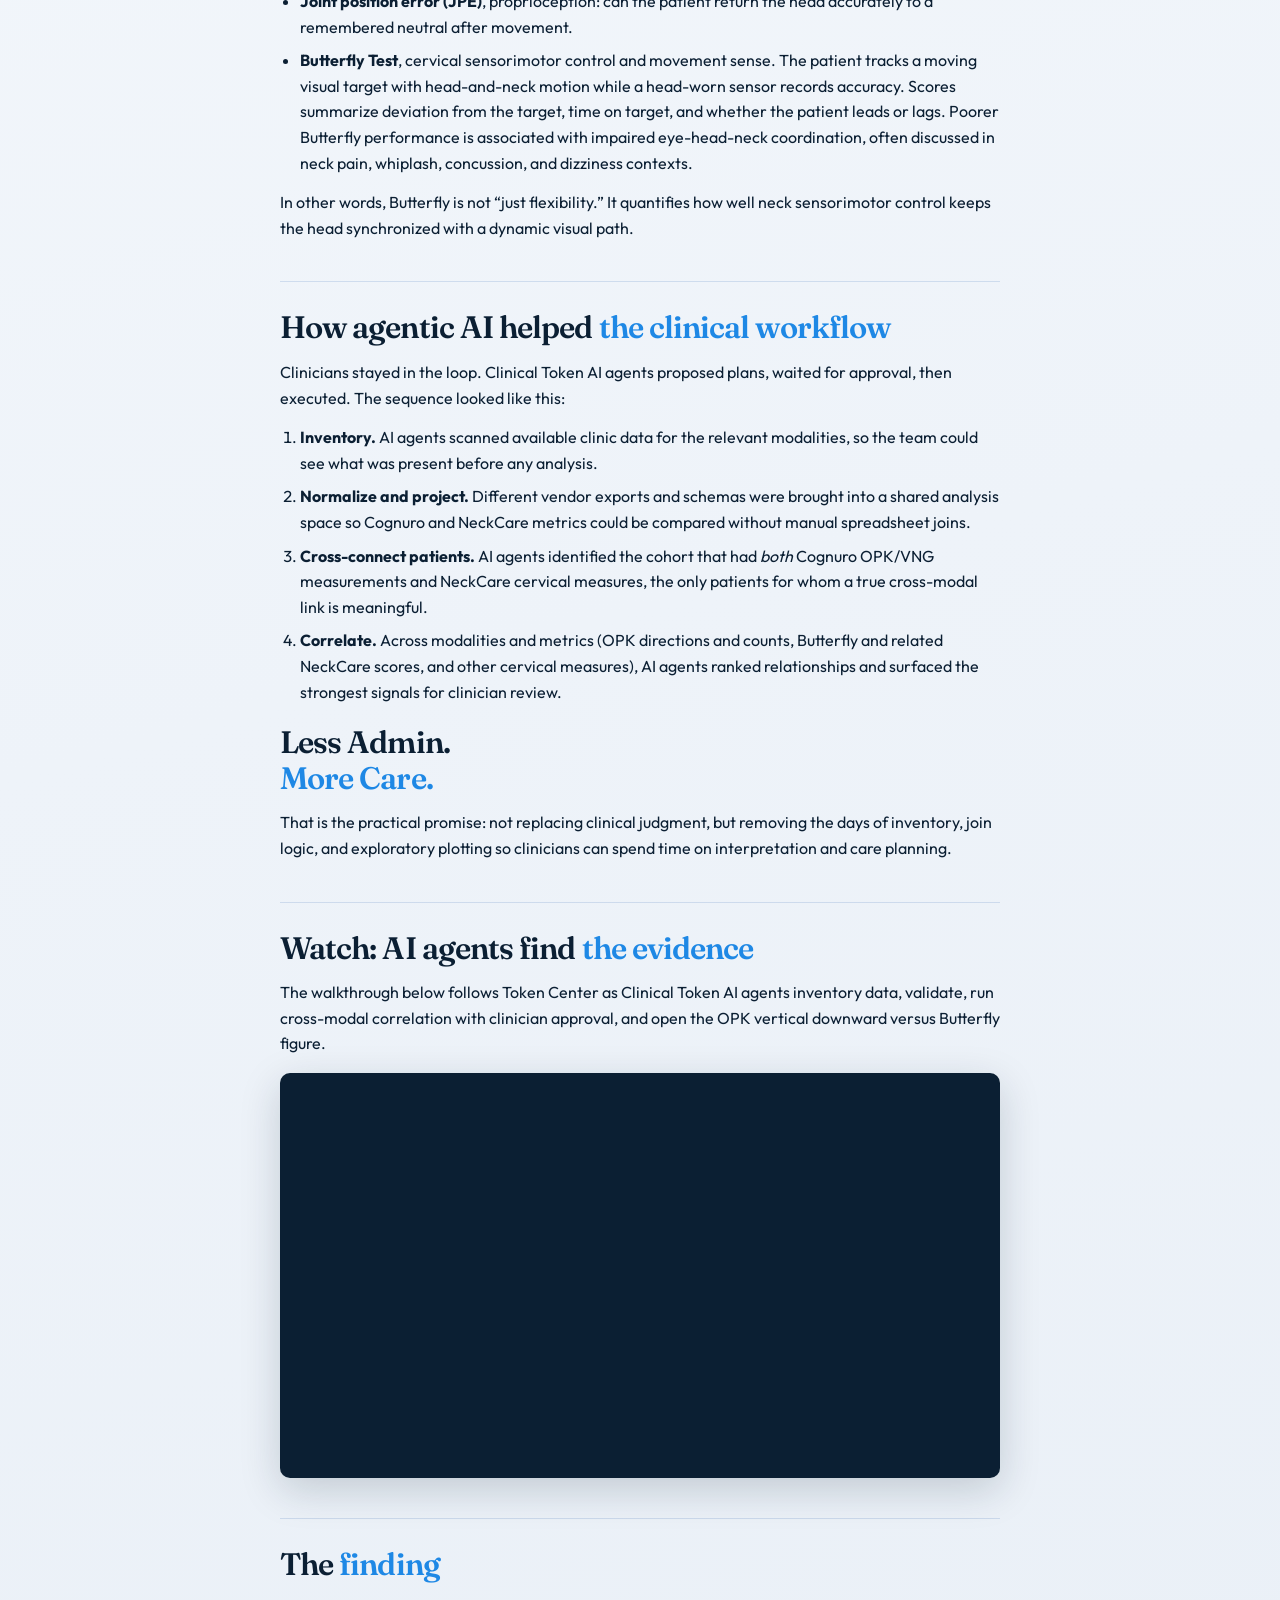
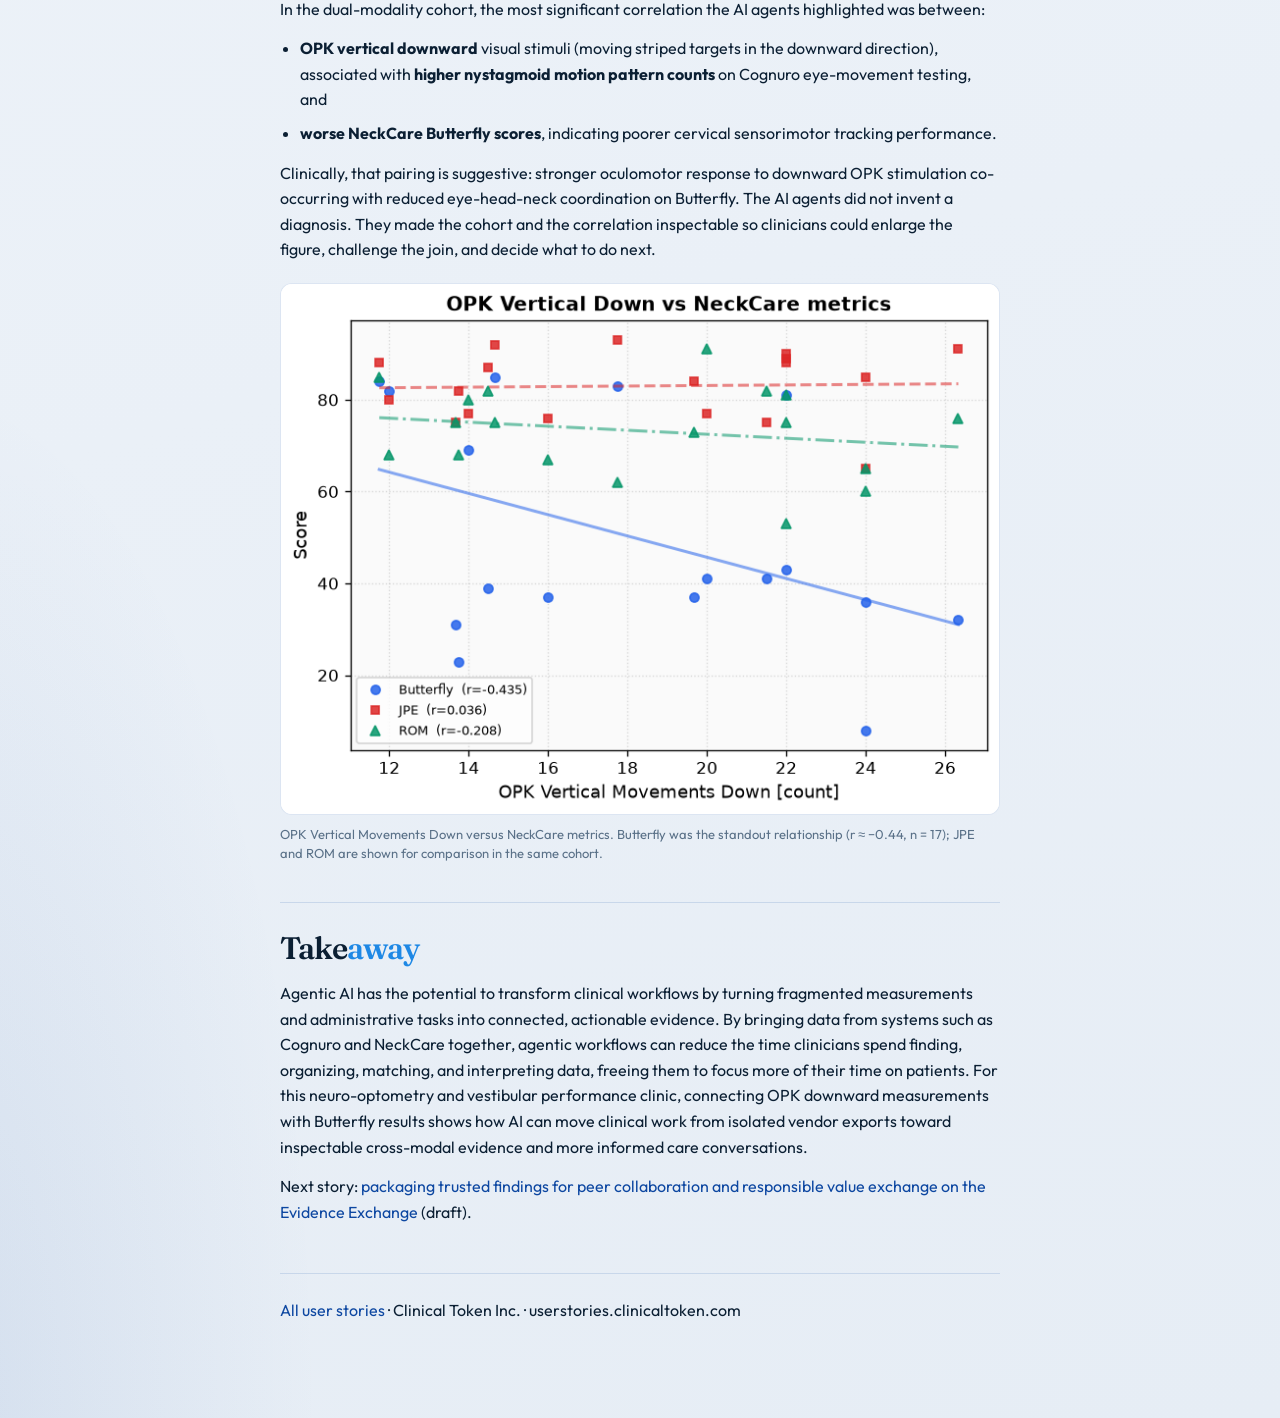
==== commit 55dd2bc5: "Show the demo before the finding and keep a single full-width figure. Co-authored-by: Cursor <cursor" ====
--- a/user-stories/opk-neckcare-cross-modal-correlation/index.html
+++ b/user-stories/opk-neckcare-cross-modal-correlation/index.html
@@ -28,8 +28,8 @@
       <a href="#problem">Problem</a>
       <a href="#modalities">Modalities</a>
       <a href="#agents">AI agents</a>
+      <a href="#demo-discover">Demo</a>
       <a href="#finding">Finding</a>
-      <a href="#demo-discover">Demo</a>
     </nav>
   </header>
 
@@ -173,6 +173,23 @@
       </p>
     </section>
 
+    <section id="demo-discover">
+      <h2>Watch: AI agents find <span class="title-accent">the evidence</span></h2>
+      <p>
+        The walkthrough below follows Token Center as Clinical Token AI agents
+        inventory data, validate, run cross-modal correlation with clinician
+        approval, and open the OPK vertical downward versus Butterfly figure.
+      </p>
+      <div class="player">
+        <iframe
+          title="Clinical Token Agentic AI Clinical Workflow — OPK vs NeckCare"
+          src="https://player.vimeo.com/video/1218820561?h=d9960abb94&title=0&byline=0&portrait=0&dnt=1"
+          allow="autoplay; fullscreen; picture-in-picture"
+          allowfullscreen
+        ></iframe>
+      </div>
+    </section>
+
     <section id="finding">
       <h2>The <span class="title-accent">finding</span></h2>
       <p>
@@ -198,21 +215,6 @@
         made the cohort and the correlation inspectable so clinicians could
         enlarge the figure, challenge the join, and decide what to do next.
       </p>
-
-      <figure class="story-figure">
-        <img
-          src="/assets/figures/opk_vertical_down_vs_neckcare_butterfly.png"
-          alt="Scatter plot of Cognuro OPK Vertical Movements Down versus NeckCare Butterfly score"
-          width="1024"
-          height="768"
-          loading="lazy"
-        />
-        <figcaption>
-          Key finding: OPK Vertical Movements Down versus NeckCare Butterfly
-          (r ≈ −0.44, n = 17). Higher downward OPK movement counts tended to
-          pair with lower Butterfly scores.
-        </figcaption>
-      </figure>
 
       <figure class="story-figure">
         <img
@@ -223,28 +225,11 @@
           loading="lazy"
         />
         <figcaption>
-          Same OPK Vertical Movements Down axis against other NeckCare metrics
-          (Butterfly, JPE, ROM). Butterfly was the standout relationship for
-          clinician review in this cohort.
+          OPK Vertical Movements Down versus NeckCare metrics. Butterfly was the
+          standout relationship (r ≈ −0.44, n = 17); JPE and ROM are shown for
+          comparison in the same cohort.
         </figcaption>
       </figure>
-    </section>
-
-    <section id="demo-discover">
-      <h2>Watch: AI agents find <span class="title-accent">the evidence</span></h2>
-      <p>
-        The walkthrough below follows Token Center as Clinical Token AI agents
-        inventory data, validate, run cross-modal correlation with clinician
-        approval, and open the OPK vertical downward versus Butterfly figure.
-      </p>
-      <div class="player">
-        <iframe
-          title="Clinical Token Agentic AI Clinical Workflow — OPK vs NeckCare"
-          src="https://player.vimeo.com/video/1218820561?h=d9960abb94&title=0&byline=0&portrait=0&dnt=1"
-          allow="autoplay; fullscreen; picture-in-picture"
-          allowfullscreen
-        ></iframe>
-      </div>
     </section>
 
     <section id="takeaway">
--- a/assets/user-stories.css
+++ b/assets/user-stories.css
@@ -287,11 +287,14 @@
 
 .story-figure {
   margin: 20px 0 24px;
+  width: 100%;
+  max-width: 100%;
 }
 
 .story-figure img {
   display: block;
   width: 100%;
+  max-width: 100%;
   height: auto;
   border-radius: 12px;
   border: 1px solid var(--line);
@@ -303,7 +306,7 @@
   font-size: 13px;
   line-height: 1.45;
   color: var(--muted);
-  max-width: 56ch;
+  max-width: none;
 }
 
 .article p,
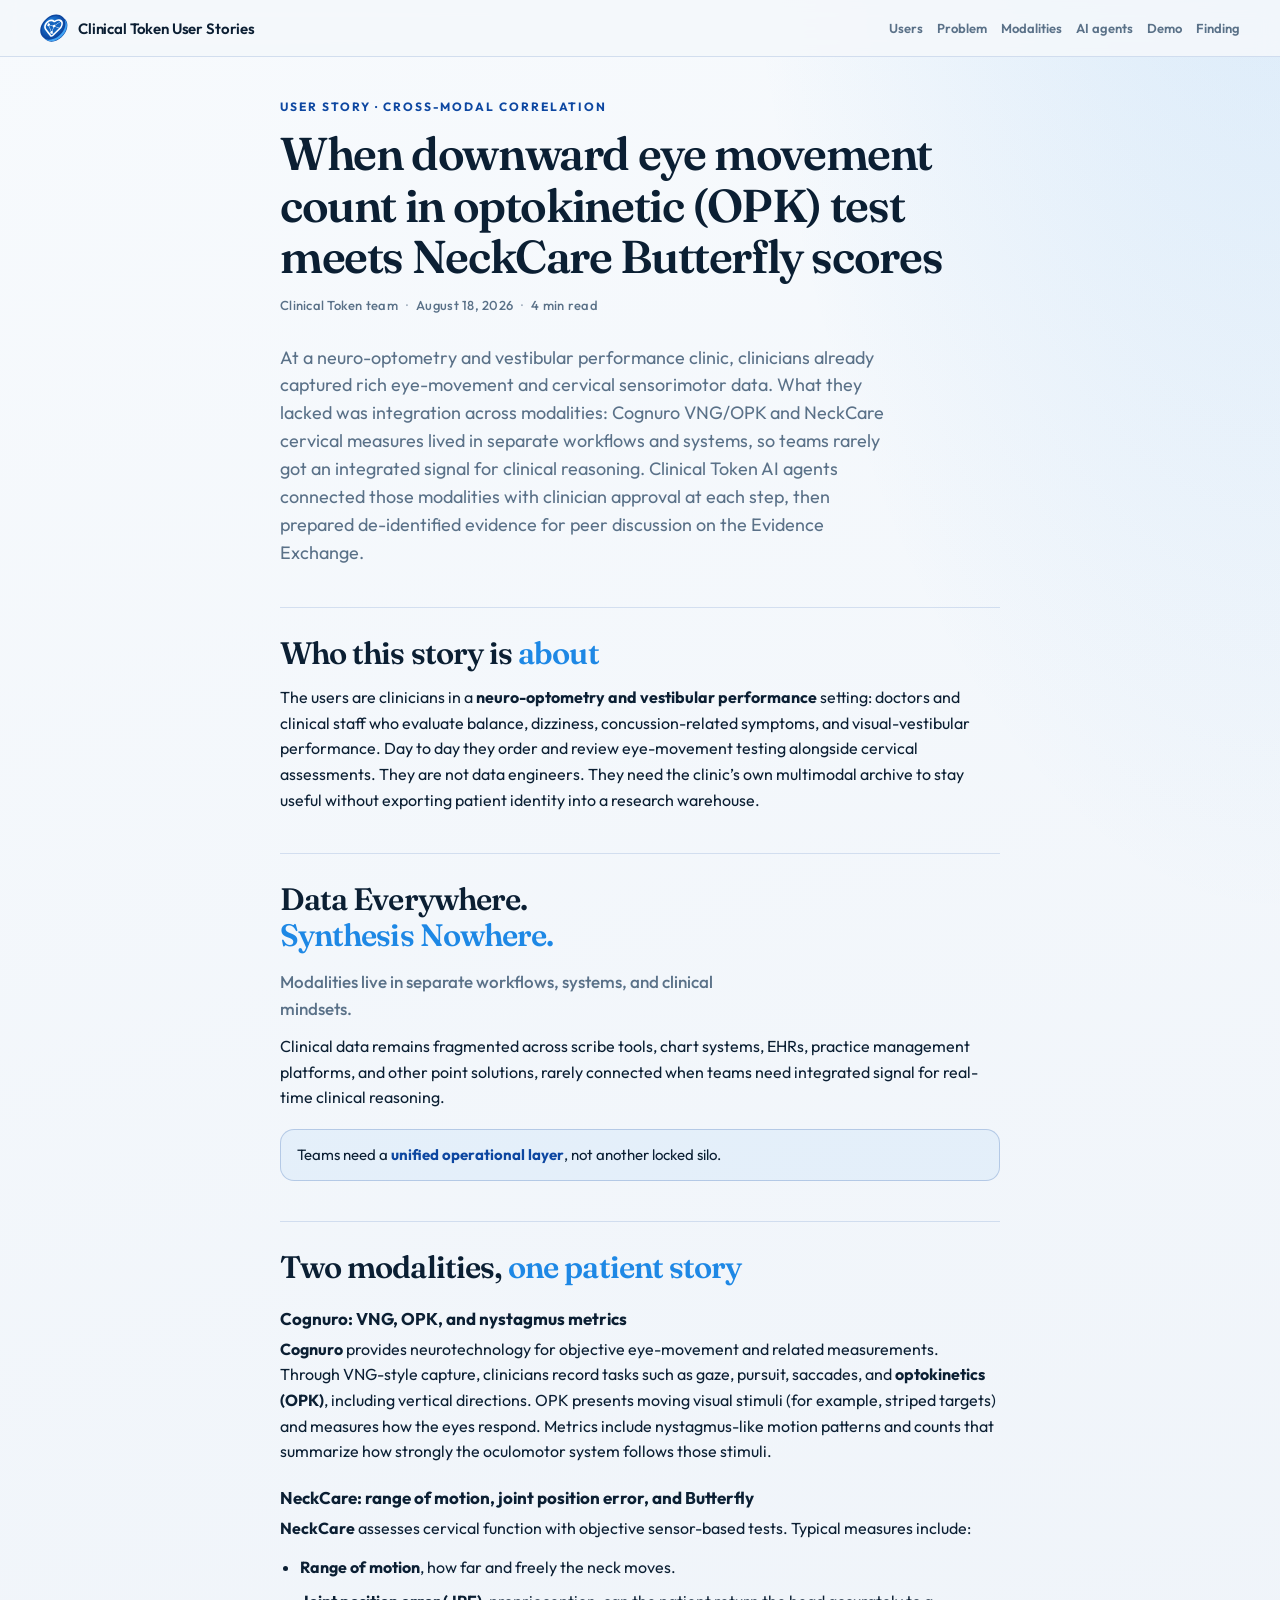
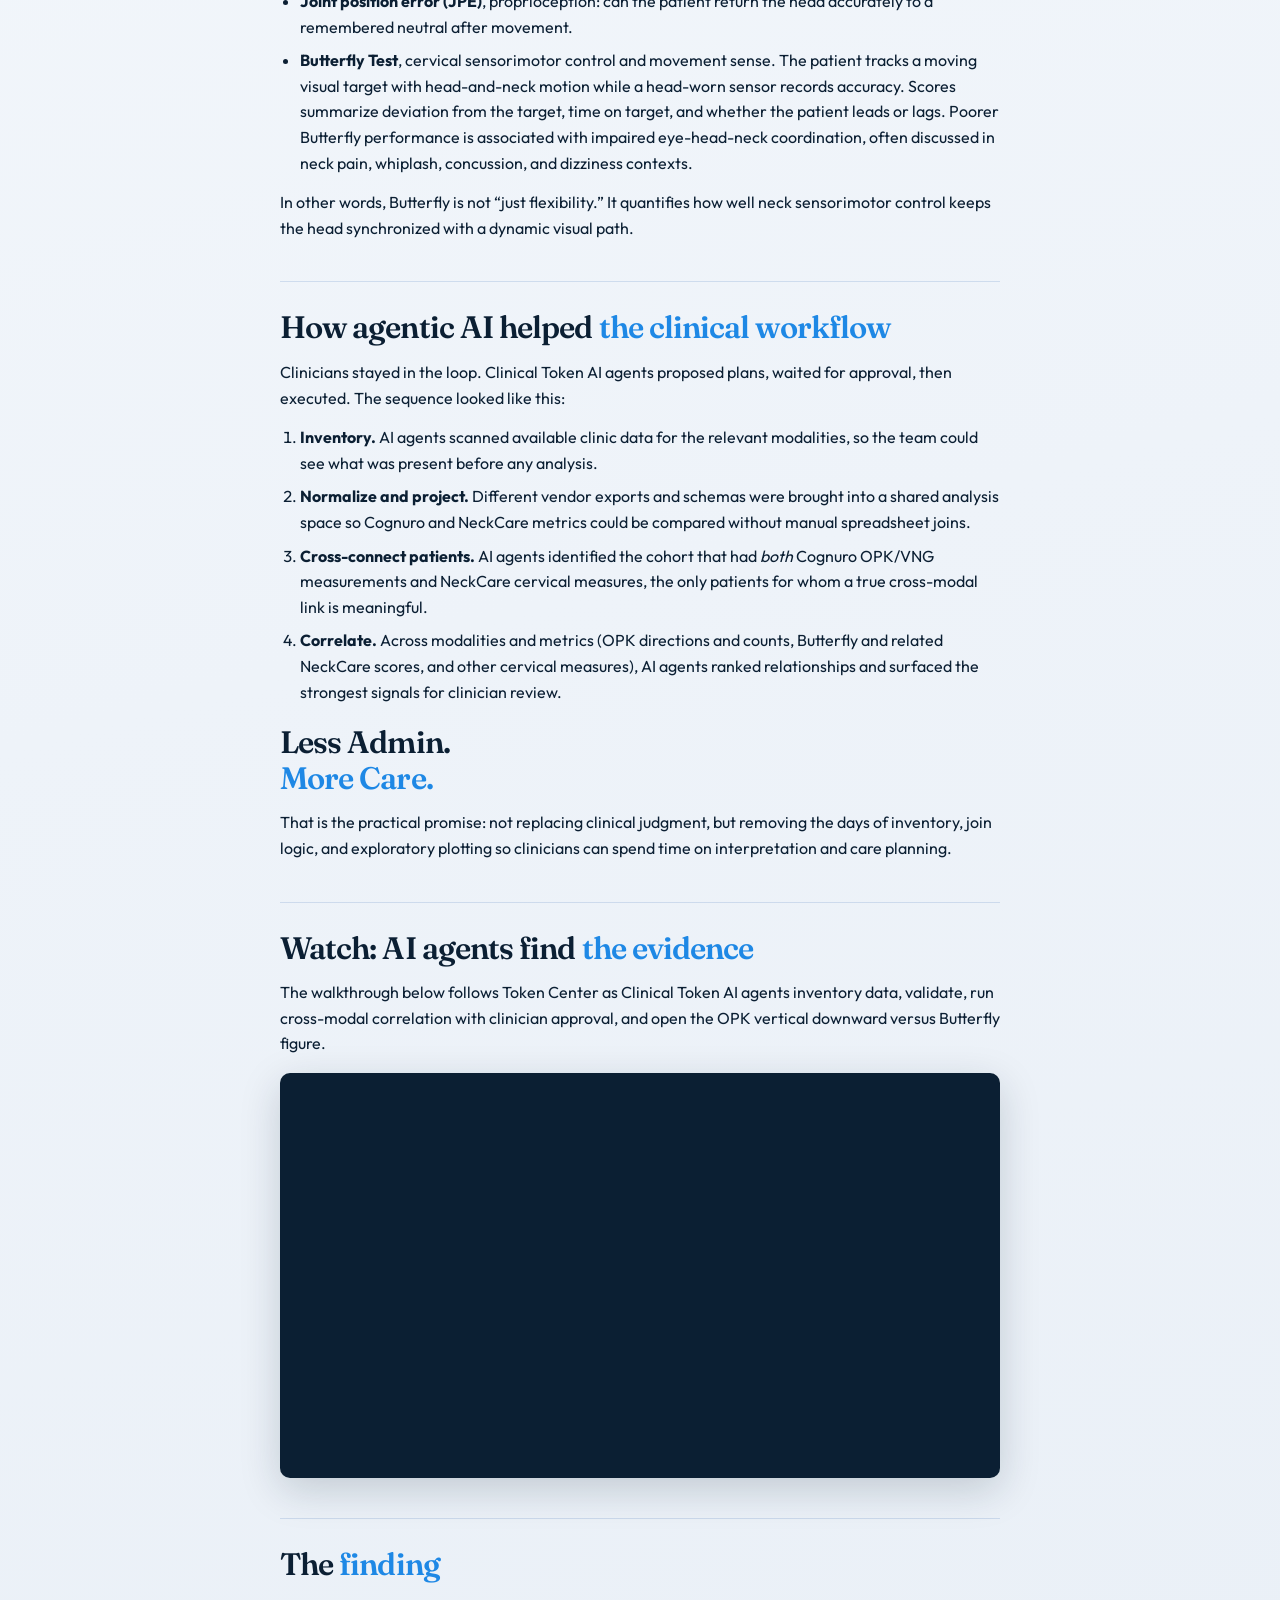
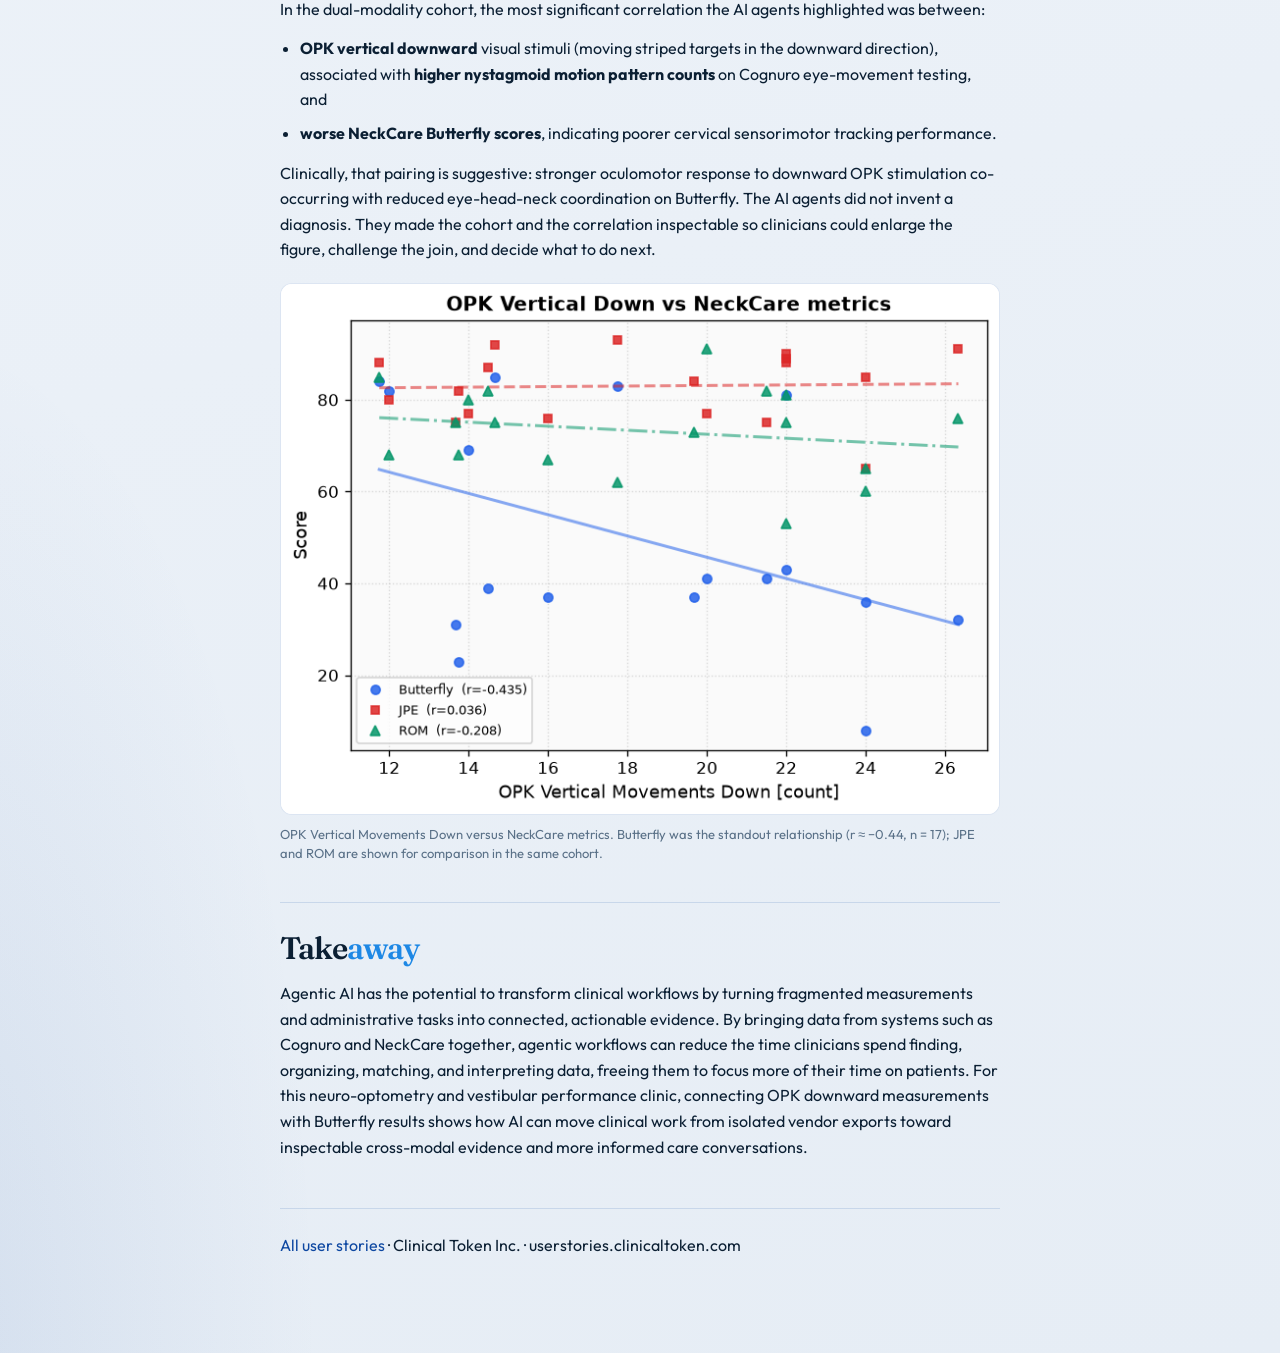
==== commit cf0ed584: "Keep unfinished stories in drafts and off the public site. Co-authored-by: Cursor <cursoragent@curso" ====
--- a/user-stories/opk-neckcare-cross-modal-correlation/index.html
+++ b/user-stories/opk-neckcare-cross-modal-correlation/index.html
@@ -246,14 +246,6 @@
         vendor exports toward inspectable cross-modal evidence and more informed
         care conversations.
       </p>
-      <p>
-        Next story:
-        <a href="/user-stories/evidence-exchange-monetize-deidentified-findings/">
-          packaging trusted findings for peer collaboration and responsible value
-          exchange on the Evidence Exchange
-        </a>
-        (draft).
-      </p>
     </section>
 
     <p class="foot">
